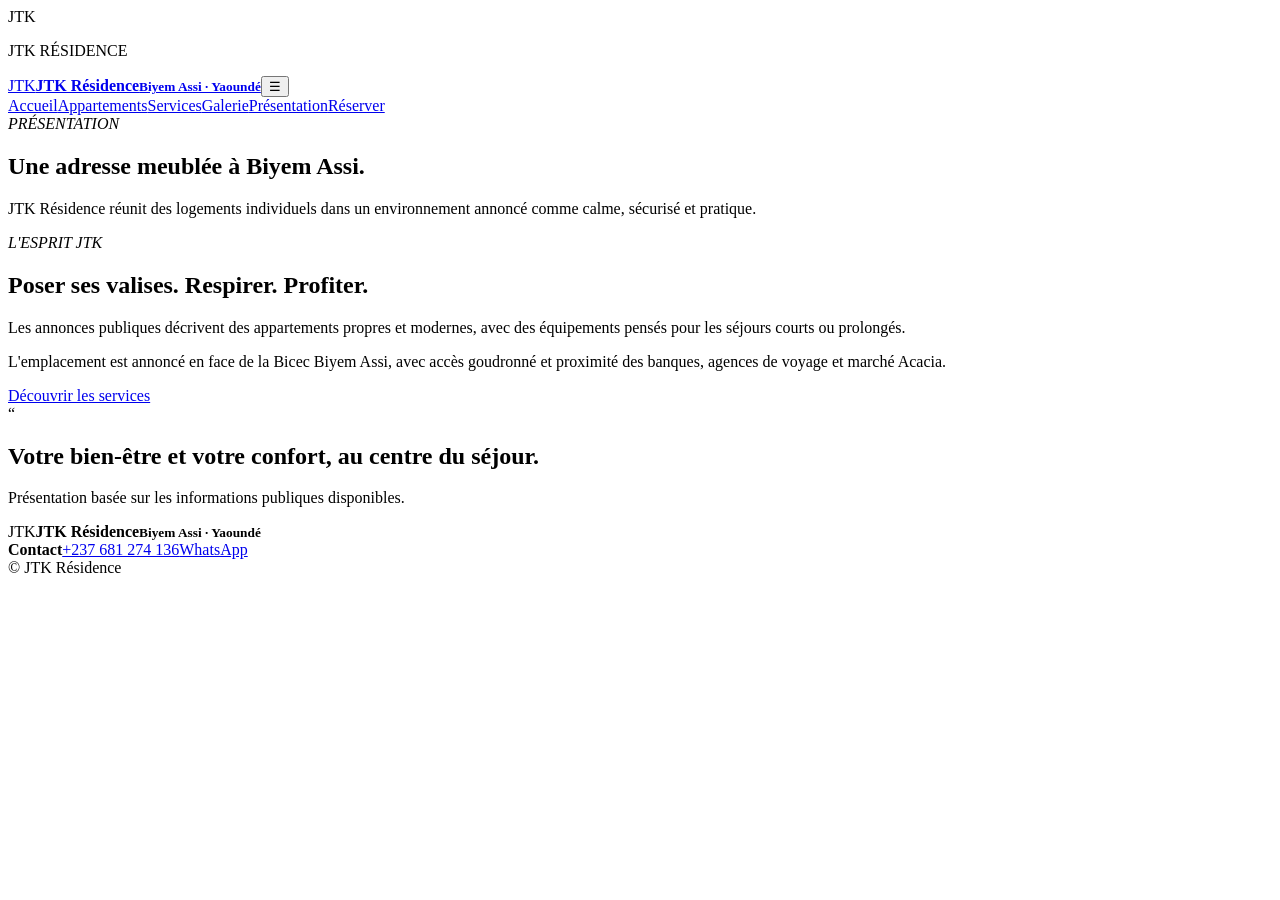
==== a-propos.html @ 9722936f "Créer le site JTK Résidence" ====
<!doctype html><html lang="fr"><head><meta charset="utf-8"><meta name="viewport" content="width=device-width,initial-scale=1"><title>Présentation | JTK Résidence</title><link rel="stylesheet" href="assets/css/style.css"></head><body><div class="preloader"><div class="loader-logo">JTK</div><p>JTK RÉSIDENCE</p><i></i></div><div class="page-wipe"></div><header class="header"><div class="wrap nav"><a class="brand" href="index.html"><span>JTK</span><b>JTK Résidence<small>Biyem Assi · Yaoundé</small></b></a><button class="menu">☰</button><nav><a href="index.html">Accueil</a><a href="appartements.html">Appartements</a><a href="services.html">Services</a><a href="galerie.html">Galerie</a><a href="a-propos.html">Présentation</a><a class="pill" href="reservation.html">Réserver</a></nav></div></header><main><section class="pagehero"><div class="wrap reveal"><em>PRÉSENTATION</em><h1>Une adresse meublée à Biyem Assi.</h1><p>JTK Résidence réunit des logements individuels dans un environnement annoncé comme calme, sécurisé et pratique.</p></div></section><section class="section"><div class="wrap grid2"><div class="reveal"><em class="gold">L'ESPRIT JTK</em><h2>Poser ses valises. Respirer. Profiter.</h2><p>Les annonces publiques décrivent des appartements propres et modernes, avec des équipements pensés pour les séjours courts ou prolongés.</p><p>L'emplacement est annoncé en face de la Bicec Biyem Assi, avec accès goudronné et proximité des banques, agences de voyage et marché Acacia.</p><a class="pill" href="services.html">Découvrir les services</a></div><div class="quote reveal"><span>“</span><h2>Votre bien-être et votre confort, au centre du séjour.</h2><p>Présentation basée sur les informations publiques disponibles.</p></div></div></section></main><footer><div class="wrap foot"><div><div class="brand"><span>JTK</span><b>JTK Résidence<small>Biyem Assi · Yaoundé</small></b></div></div><div><b>Contact</b><a href="tel:+237681274136">+237 681 274 136</a><a href="https://wa.me/237681274136">WhatsApp</a></div></div><div class="copy">© <span class="year"></span> JTK Résidence</div></footer><script src="assets/js/main.js"></script></body></html>
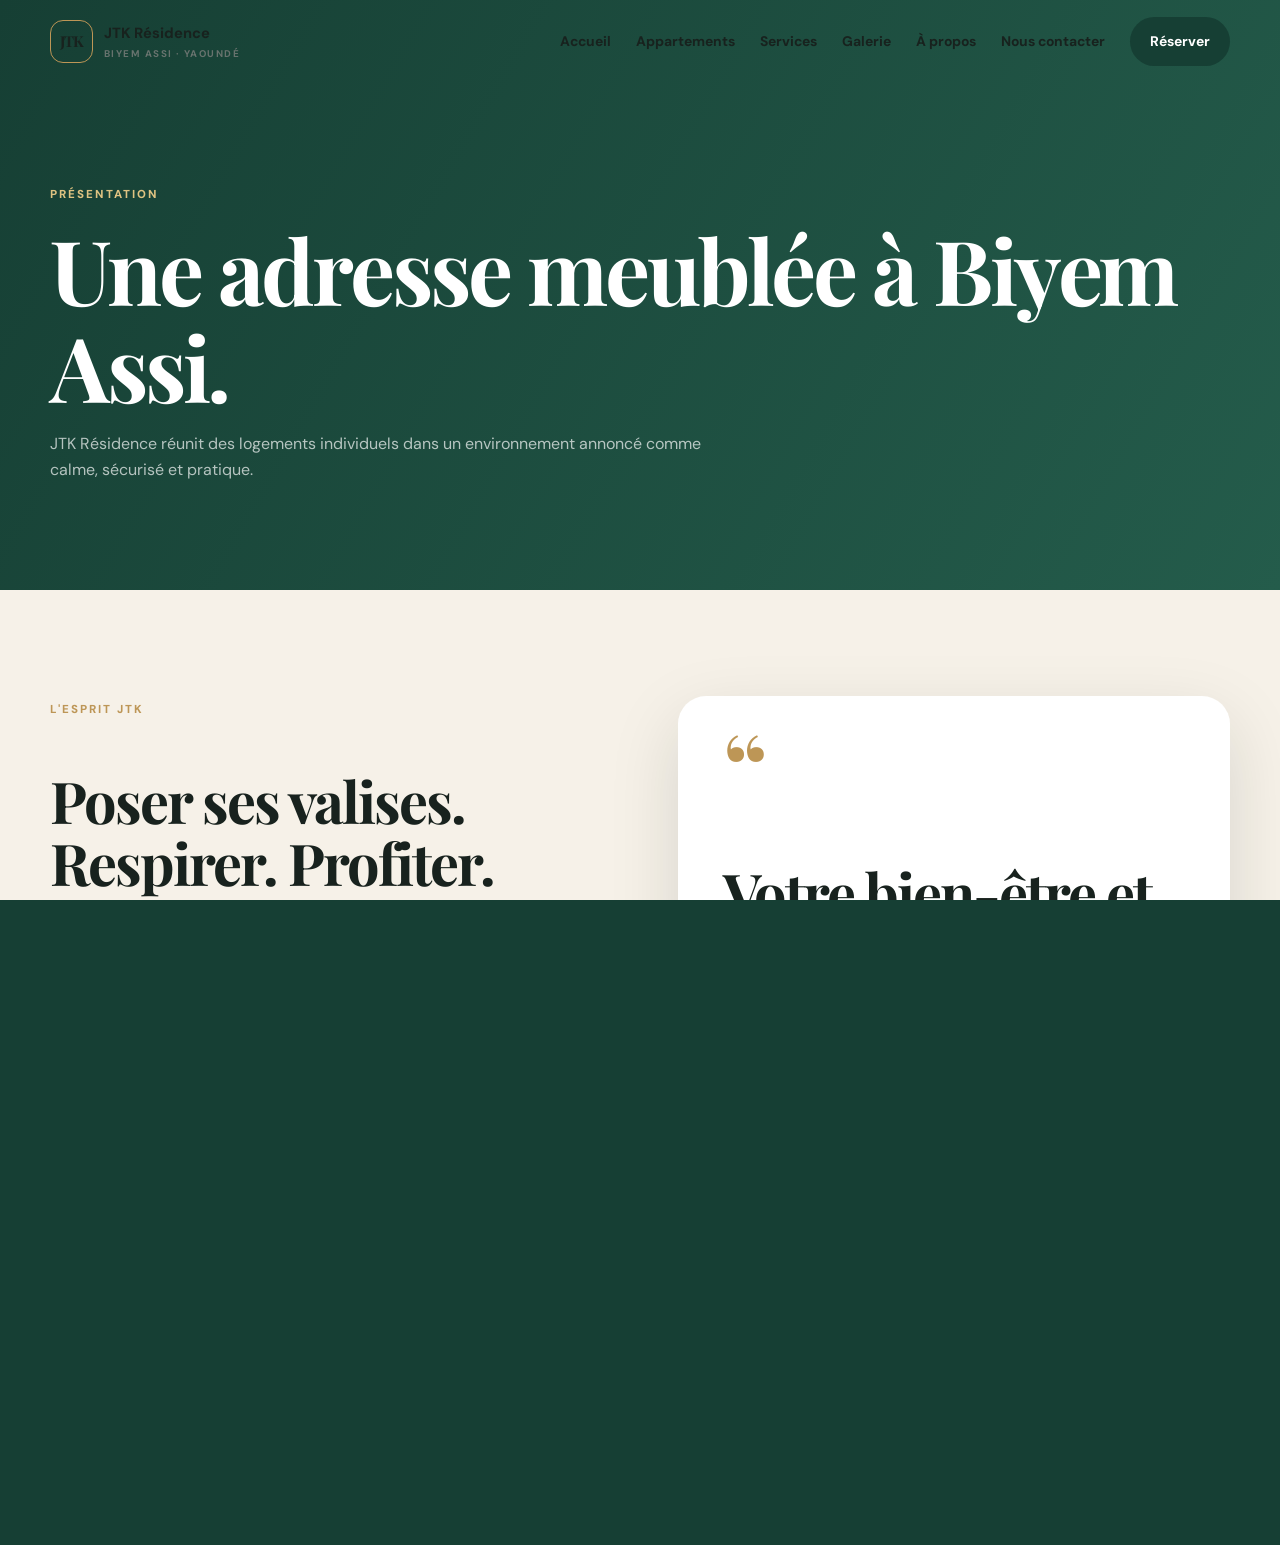
==== commit b05b7d4c: "Améliorer la navigation responsive JTK" ====
--- a/a-propos.html
+++ b/a-propos.html
@@ -1 +1 @@
-<!doctype html><html lang="fr"><head><meta charset="utf-8"><meta name="viewport" content="width=device-width,initial-scale=1"><title>Présentation | JTK Résidence</title><link rel="stylesheet" href="assets/css/style.css"></head><body><div class="preloader"><div class="loader-logo">JTK</div><p>JTK RÉSIDENCE</p><i></i></div><div class="page-wipe"></div><header class="header"><div class="wrap nav"><a class="brand" href="index.html"><span>JTK</span><b>JTK Résidence<small>Biyem Assi · Yaoundé</small></b></a><button class="menu">☰</button><nav><a href="index.html">Accueil</a><a href="appartements.html">Appartements</a><a href="services.html">Services</a><a href="galerie.html">Galerie</a><a href="a-propos.html">Présentation</a><a class="pill" href="reservation.html">Réserver</a></nav></div></header><main><section class="pagehero"><div class="wrap reveal"><em>PRÉSENTATION</em><h1>Une adresse meublée à Biyem Assi.</h1><p>JTK Résidence réunit des logements individuels dans un environnement annoncé comme calme, sécurisé et pratique.</p></div></section><section class="section"><div class="wrap grid2"><div class="reveal"><em class="gold">L'ESPRIT JTK</em><h2>Poser ses valises. Respirer. Profiter.</h2><p>Les annonces publiques décrivent des appartements propres et modernes, avec des équipements pensés pour les séjours courts ou prolongés.</p><p>L'emplacement est annoncé en face de la Bicec Biyem Assi, avec accès goudronné et proximité des banques, agences de voyage et marché Acacia.</p><a class="pill" href="services.html">Découvrir les services</a></div><div class="quote reveal"><span>“</span><h2>Votre bien-être et votre confort, au centre du séjour.</h2><p>Présentation basée sur les informations publiques disponibles.</p></div></div></section></main><footer><div class="wrap foot"><div><div class="brand"><span>JTK</span><b>JTK Résidence<small>Biyem Assi · Yaoundé</small></b></div></div><div><b>Contact</b><a href="tel:+237681274136">+237 681 274 136</a><a href="https://wa.me/237681274136">WhatsApp</a></div></div><div class="copy">© <span class="year"></span> JTK Résidence</div></footer><script src="assets/js/main.js"></script></body></html>+<!doctype html><html lang="fr"><head><meta charset="utf-8"><meta name="viewport" content="width=device-width,initial-scale=1"><title>Présentation | JTK Résidence</title><link rel="stylesheet" href="assets/css/style.css"></head><body><div class="preloader"><div class="loader-logo">JTK</div><p>JTK RÉSIDENCE</p><i></i></div><div class="page-wipe"></div><header class="header"><div class="wrap nav"><a class="brand" href="index.html"><span>JTK</span><b>JTK Résidence<small>Biyem Assi · Yaoundé</small></b></a><button class="menu" type="button" aria-label="Ouvrir le menu" aria-expanded="false" aria-controls="main-menu"><span></span><span></span><span></span></button><nav id="main-menu" aria-label="Navigation principale"><a href="index.html">Accueil</a><a href="appartements.html">Appartements</a><a href="services.html">Services</a><a href="galerie.html">Galerie</a><a href="a-propos.html">À propos</a><a href="contact.html">Nous contacter</a><a class="pill nav-cta" href="reservation.html">Réserver</a></nav></div></header><main><section class="pagehero"><div class="wrap reveal"><em>PRÉSENTATION</em><h1>Une adresse meublée à Biyem Assi.</h1><p>JTK Résidence réunit des logements individuels dans un environnement annoncé comme calme, sécurisé et pratique.</p></div></section><section class="section"><div class="wrap grid2"><div class="reveal"><em class="gold">L'ESPRIT JTK</em><h2>Poser ses valises. Respirer. Profiter.</h2><p>Les annonces publiques décrivent des appartements propres et modernes, avec des équipements pensés pour les séjours courts ou prolongés.</p><p>L'emplacement est annoncé en face de la Bicec Biyem Assi, avec accès goudronné et proximité des banques, agences de voyage et marché Acacia.</p><a class="pill" href="services.html">Découvrir les services</a></div><div class="quote reveal"><span>“</span><h2>Votre bien-être et votre confort, au centre du séjour.</h2><p>Présentation basée sur les informations publiques disponibles.</p></div></div></section></main><footer><div class="wrap foot"><div><div class="brand"><span>JTK</span><b>JTK Résidence<small>Biyem Assi · Yaoundé</small></b></div></div><div><b>Contact</b><a href="tel:+237681274136">+237 681 274 136</a><a href="https://wa.me/237681274136">WhatsApp</a></div></div><div class="copy">© <span class="year"></span> JTK Résidence</div></footer><script src="assets/js/main.js"></script></body></html>
--- a/assets/css/style.css
+++ b/assets/css/style.css
@@ -0,0 +1 @@
+@import url('https://fonts.googleapis.com/css2?family=DM+Sans:wght@400;500;600;700&family=Playfair+Display:wght@500;600;700&display=swap');:root{--green:#163f34;--green2:#245c4b;--cream:#f6f1e8;--gold:#bd9656;--ink:#18221e;--muted:#68736e;--line:rgba(24,34,30,.12);--shadow:0 24px 70px rgba(10,30,23,.13)}*{box-sizing:border-box}html{scroll-behavior:smooth}body{margin:0;background:var(--cream);color:var(--ink);font:16px/1.65 "DM Sans",sans-serif}a{text-decoration:none;color:inherit}img{max-width:100%;display:block}.wrap{width:min(1180px,calc(100% - 36px));margin:auto}h1,h2,h3{font-family:"Playfair Display",serif;line-height:1.08;letter-spacing:-.035em}h1{font-size:clamp(3rem,7vw,6.4rem);margin:15px 0}h2{font-size:clamp(2.3rem,4.5vw,4rem)}h3{font-size:1.5rem}p{color:var(--muted)}em{font-style:normal;color:#dfc382;letter-spacing:.17em;font-size:.72rem;font-weight:800}.header{position:fixed;z-index:1000;top:0;left:0;right:0;padding:17px 0;transition:.35s}.header.scrolled{background:#f6f1e8ef;backdrop-filter:blur(16px);box-shadow:0 8px 30px #0000000d}.nav{display:flex;align-items:center;justify-content:space-between}.brand{display:flex;align-items:center;gap:11px}.brand>span,.loader-logo{width:43px;height:43px;border:1px solid var(--gold);border-radius:13px;display:grid;place-items:center;font:700 15px "Playfair Display",serif;letter-spacing:-.08em}.brand b{font-size:.92rem}.brand small{display:block;font-size:.61rem;letter-spacing:.15em;color:var(--muted);text-transform:uppercase}.nav nav{display:flex;align-items:center;gap:25px}.nav nav a{font-size:.87rem;font-weight:700}.pill,.ghost{display:inline-flex;align-items:center;justify-content:center;padding:13px 20px;border-radius:999px;font-weight:800;transition:.3s}.pill{background:var(--green);color:#fff}.pill:hover{transform:translateY(-3px);background:var(--green2);box-shadow:0 14px 30px #163f3430}.ghost{border:1px solid #ffffff55;color:#fff;background:#ffffff0c}.menu{display:none;border:0;background:none;font-size:1.5rem}.hero{min-height:100svh;background:var(--green);color:#fff;position:relative;display:grid;align-items:end;overflow:hidden}.hero-bg{position:absolute;inset:0;background:linear-gradient(90deg,#071e18d9,#071e1855,#071e1820),url("https://a0.muscache.com/im/pictures/hosting/Hosting-U3RheVN1cHBseUxpc3Rpbmc6MTQ2MDY1MzM5MTc4NDMzODM2MA%3D%3D/original/935812b8-adc8-4808-ad6f-bfb70c0d30cc.jpeg?im_w=1440") center/cover;animation:zoom 10s ease-out}.hero-content{position:relative;padding:165px 0 75px;max-width:900px}.hero p{max-width:650px;color:#ffffffbd;font-size:1.08rem}.actions{display:flex;gap:12px;flex-wrap:wrap;margin-top:30px}.stats{display:flex;gap:35px;flex-wrap:wrap;border-top:1px solid #ffffff2e;margin-top:55px;padding-top:23px}.stats strong{display:block;color:#fff}.stats small{color:#ffffff91}.scroll{position:absolute;right:30px;bottom:30px;writing-mode:vertical-rl;font-size:.65rem;letter-spacing:.2em;color:#ffffff99}.section{padding:105px 0}.grid2{display:grid;grid-template-columns:1fr 1fr;gap:75px;align-items:center}.image-card{border-radius:28px;overflow:hidden;box-shadow:var(--shadow)}.image-card img{height:600px;width:100%;object-fit:cover}.gold{color:var(--gold)}.mini-grid{display:grid;grid-template-columns:1fr 1fr;gap:12px;margin:28px 0}.mini-grid article{background:#fff;border:1px solid var(--line);border-radius:18px;padding:19px}.mini-grid b{color:var(--gold)}.mini-grid h3{margin:8px 0}.mini-grid p{font-size:.88rem;margin:0}.dark{background:var(--green);color:#fff}.dark p{color:#ffffff9e}.heading{margin-bottom:38px;position:relative}.heading .ghost{position:absolute;right:0;bottom:0}.cards{display:grid;grid-template-columns:repeat(3,1fr);gap:18px}.card{background:#fff;border-radius:24px;overflow:hidden;box-shadow:0 0 0 1px var(--line);transition:.4s}.dark .card{background:#ffffff0b;box-shadow:0 0 0 1px #ffffff1a}.card:hover{transform:translateY(-7px);box-shadow:var(--shadow)}.card-img{height:280px;display:grid;place-items:center;color:#fff;font:700 4rem "Playfair Display",serif;overflow:hidden}.photo{background:url("https://a0.muscache.com/im/pictures/hosting/Hosting-U3RheVN1cHBseUxpc3Rpbmc6MTQ2MDY1MzM5MTc4NDMzODM2MA%3D%3D/original/935812b8-adc8-4808-ad6f-bfb70c0d30cc.jpeg?im_w=1440") center/cover}.art{background:linear-gradient(135deg,#cdb995,#49715f)}.art2{background:linear-gradient(135deg,#a77b4e,#183d32)}.art3{background:linear-gradient(135deg,#765438,#345d4e)}.art4{background:linear-gradient(135deg,#d9cbb7,#658374)}.card>div:last-child{padding:23px}.card span{font-size:.7rem;text-transform:uppercase;letter-spacing:.13em;color:var(--gold);font-weight:800}.card a:not(.pill){font-weight:800;color:var(--green)}.cta{background:linear-gradient(120deg,var(--green),var(--green2));border-radius:30px;padding:60px;color:#fff;display:flex;justify-content:space-between;align-items:center;gap:25px}.cta p{color:#ffffffa6}.pagehero{padding:180px 0 90px;background:linear-gradient(120deg,var(--green),var(--green2));color:#fff}.pagehero p{max-width:700px;color:#ffffffad}.light{grid-template-columns:repeat(2,1fr)}.service-grid{display:grid;grid-template-columns:repeat(4,1fr);gap:15px}.service{background:#fff;padding:27px;border-radius:22px;border:1px solid var(--line);transition:.35s}.service:hover{transform:translateY(-6px);box-shadow:var(--shadow)}.service>b{width:45px;height:45px;border-radius:14px;background:var(--cream);color:var(--green);display:grid;place-items:center}.service h2{font-size:1.45rem;margin:18px 0 7px}.service p{margin:0}.gallery{display:grid;grid-template-columns:1.4fr .8fr .8fr;grid-auto-rows:260px;gap:12px}.gallery>*{border-radius:22px;min-height:0}.gallery .wide{grid-row:span 2}.gallery img{width:100%;height:100%;object-fit:cover}.quote{background:#fff;border-radius:28px;padding:45px;box-shadow:var(--shadow)}.quote span{font:700 6rem "Playfair Display",serif;color:var(--gold);line-height:.5}.form-wrap,.contact-grid{display:grid;grid-template-columns:1.2fr .8fr;gap:25px}.form-card,.side-card{background:#fff;border:1px solid var(--line);border-radius:26px;padding:32px}.form{display:grid;gap:16px}.form label{font-size:.8rem;font-weight:800;display:grid;gap:7px}.form input,.form select,.form textarea{border:1px solid var(--line);border-radius:13px;padding:13px;background:#fff;outline:none}.form textarea{min-height:140px;resize:vertical}.row{display:grid;grid-template-columns:1fr 1fr;gap:15px}.side-card{display:flex;flex-direction:column;align-items:flex-start;gap:13px}.side-card h2{margin:8px 0}.map{width:100%;height:500px;border:0;border-radius:26px}.lightbox{display:none;position:fixed;z-index:2000;inset:0;background:#071e18ee;place-items:center;padding:20px}.lightbox.open{display:grid}.lightbox img{max-height:90vh;max-width:92vw;border-radius:20px}.lightbox button{position:absolute;right:22px;top:20px;border:0;background:#ffffff1a;color:#fff;border-radius:50%;width:45px;height:45px;font-size:1.4rem}.preloader{position:fixed;z-index:3000;inset:0;background:var(--green);color:#fff;display:grid;place-content:center;text-align:center;transition:.55s}.preloader.hide{opacity:0;visibility:hidden}.preloader i{display:block;width:160px;height:2px;background:linear-gradient(90deg,transparent,var(--gold),transparent);margin:16px auto;animation:load 1s infinite}.page-wipe{position:fixed;z-index:2500;inset:0;background:var(--green);transform:translateY(100%);pointer-events:none}.page-wipe.go{animation:wipe .65s ease forwards}.reveal{opacity:0;transform:translateY(25px);transition:.8s}.reveal.show{opacity:1;transform:none}footer{background:#0b211a;color:#fff;padding:55px 0 25px}footer p,footer a{color:#ffffff9c;display:block;margin:7px 0}.foot{display:flex;justify-content:space-between;gap:30px;padding-bottom:35px;border-bottom:1px solid #ffffff17}.copy{width:min(1180px,calc(100% - 36px));margin:20px auto 0;color:#ffffff66;font-size:.75rem}@keyframes zoom{to{transform:scale(1.05)}}@keyframes load{50%{opacity:.4}}@keyframes wipe{0%{transform:translateY(100%)}45%{transform:translateY(0)}100%{transform:translateY(-100%)}}@media(max-width:900px){.nav nav{position:fixed;left:15px;right:15px;top:75px;background:#f6f1e8;padding:20px;border-radius:20px;display:grid;gap:15px;box-shadow:var(--shadow);transform:translateY(-15px);opacity:0;pointer-events:none;transition:.3s}.nav nav.open{transform:none;opacity:1;pointer-events:auto}.menu{display:block}.grid2,.contact-grid,.form-wrap{grid-template-columns:1fr}.cards{grid-template-columns:1fr 1fr}.service-grid{grid-template-columns:1fr 1fr}.heading .ghost{position:static;margin-top:15px}.gallery{grid-template-columns:1fr 1fr}}@media(max-width:600px){.wrap{width:calc(100% - 28px)}.section{padding:75px 0}.hero-content{padding:145px 0 60px}.cards,.light,.service-grid,.row{grid-template-columns:1fr}.image-card img{height:430px}.gallery{grid-template-columns:1fr;grid-auto-rows:210px}.gallery .wide{grid-row:span 1}.cta{padding:38px 25px;display:block}.cta .pill{margin-top:15px}.foot{display:grid}.pagehero{padding:145px 0 70px}}@media(prefers-reduced-motion:reduce){*{animation:none!important;transition:none!important;scroll-behavior:auto!important}.reveal{opacity:1;transform:none}}
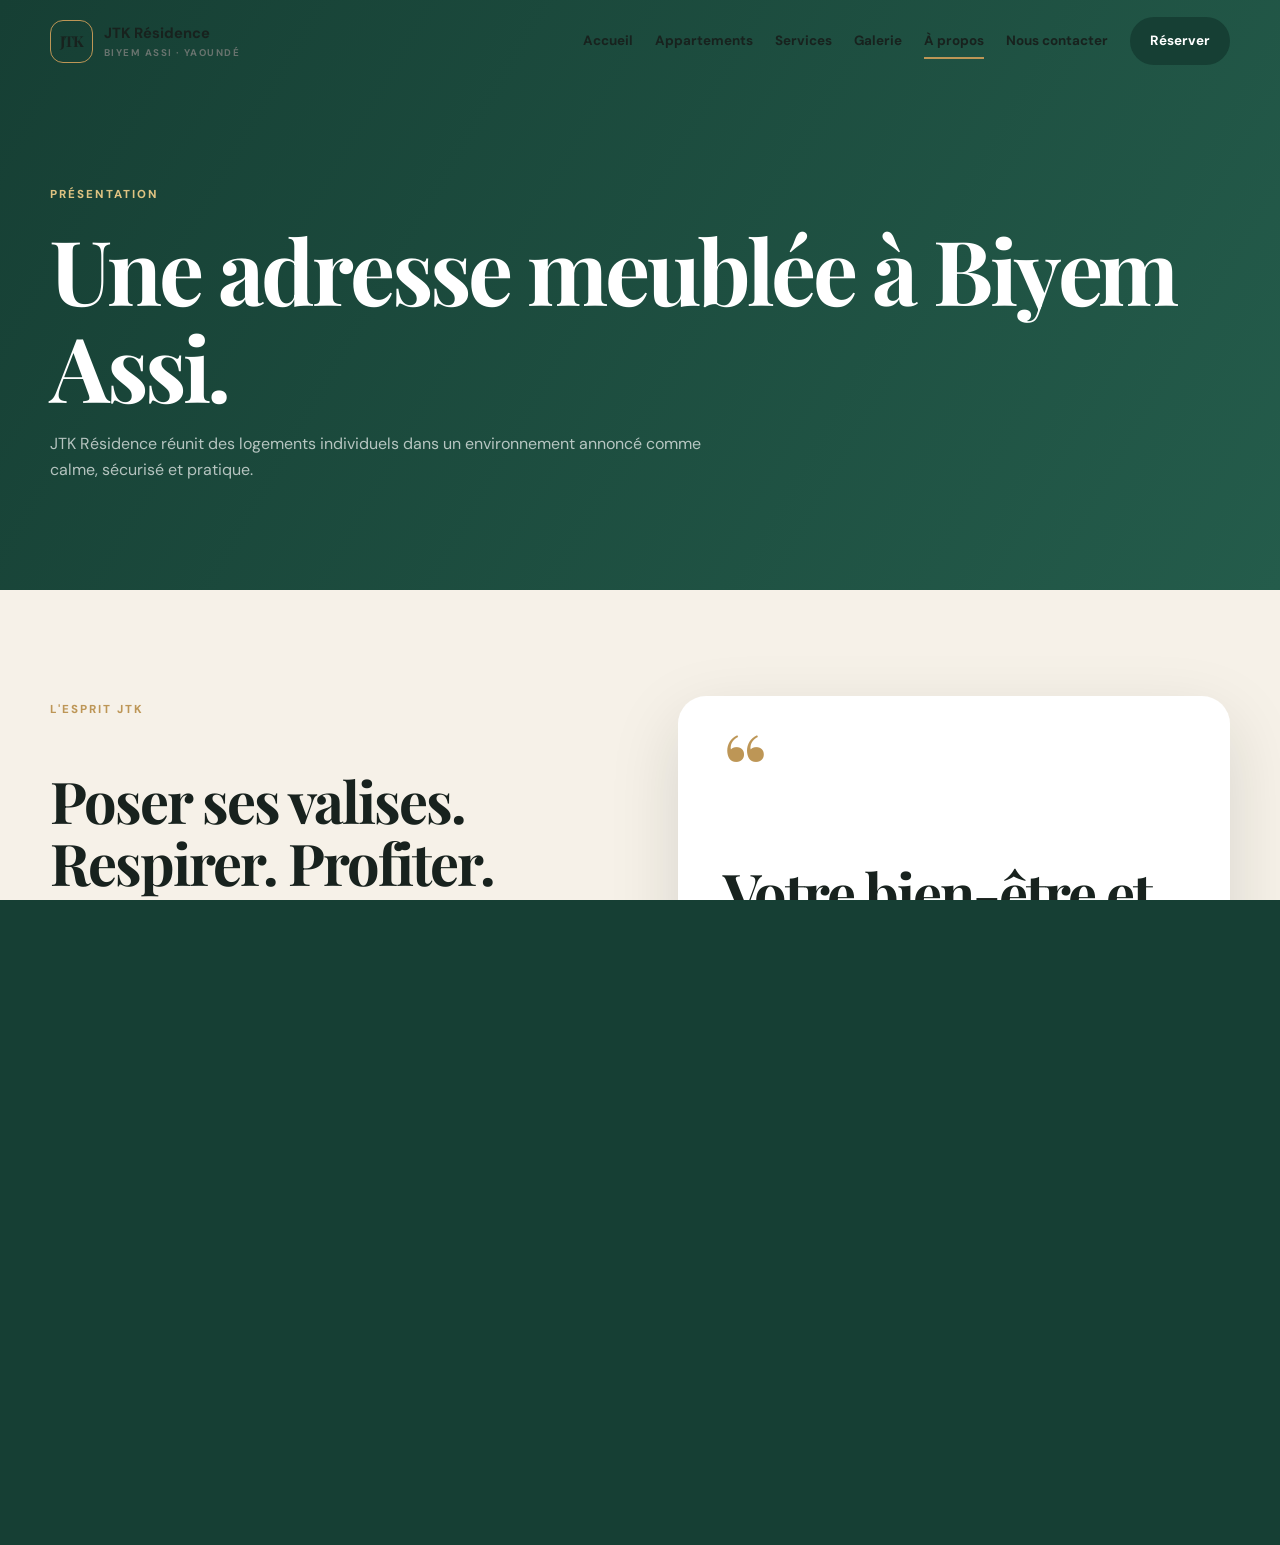
==== commit 3813108d: "Ajouter le crédit du créateur dans le footer" ====
--- a/a-propos.html
+++ b/a-propos.html
@@ -1 +1 @@
-<!doctype html><html lang="fr"><head><meta charset="utf-8"><meta name="viewport" content="width=device-width,initial-scale=1"><title>Présentation | JTK Résidence</title><link rel="stylesheet" href="assets/css/style.css"></head><body><div class="preloader"><div class="loader-logo">JTK</div><p>JTK RÉSIDENCE</p><i></i></div><div class="page-wipe"></div><header class="header"><div class="wrap nav"><a class="brand" href="index.html"><span>JTK</span><b>JTK Résidence<small>Biyem Assi · Yaoundé</small></b></a><button class="menu" type="button" aria-label="Ouvrir le menu" aria-expanded="false" aria-controls="main-menu"><span></span><span></span><span></span></button><nav id="main-menu" aria-label="Navigation principale"><a href="index.html">Accueil</a><a href="appartements.html">Appartements</a><a href="services.html">Services</a><a href="galerie.html">Galerie</a><a href="a-propos.html">À propos</a><a href="contact.html">Nous contacter</a><a class="pill nav-cta" href="reservation.html">Réserver</a></nav></div></header><main><section class="pagehero"><div class="wrap reveal"><em>PRÉSENTATION</em><h1>Une adresse meublée à Biyem Assi.</h1><p>JTK Résidence réunit des logements individuels dans un environnement annoncé comme calme, sécurisé et pratique.</p></div></section><section class="section"><div class="wrap grid2"><div class="reveal"><em class="gold">L'ESPRIT JTK</em><h2>Poser ses valises. Respirer. Profiter.</h2><p>Les annonces publiques décrivent des appartements propres et modernes, avec des équipements pensés pour les séjours courts ou prolongés.</p><p>L'emplacement est annoncé en face de la Bicec Biyem Assi, avec accès goudronné et proximité des banques, agences de voyage et marché Acacia.</p><a class="pill" href="services.html">Découvrir les services</a></div><div class="quote reveal"><span>“</span><h2>Votre bien-être et votre confort, au centre du séjour.</h2><p>Présentation basée sur les informations publiques disponibles.</p></div></div></section></main><footer><div class="wrap foot"><div><div class="brand"><span>JTK</span><b>JTK Résidence<small>Biyem Assi · Yaoundé</small></b></div></div><div><b>Contact</b><a href="tel:+237681274136">+237 681 274 136</a><a href="https://wa.me/237681274136">WhatsApp</a></div></div><div class="copy">© <span class="year"></span> JTK Résidence</div></footer><script src="assets/js/main.js"></script></body></html>+<!doctype html><html lang="fr"><head><meta charset="utf-8"><meta name="viewport" content="width=device-width,initial-scale=1"><title>Présentation | JTK Résidence</title><link rel="stylesheet" href="assets/css/style.css"></head><body><div class="preloader"><div class="loader-logo">JTK</div><p>JTK RÉSIDENCE</p><i></i></div><div class="page-wipe"></div><header class="header"><div class="wrap nav"><a class="brand" href="index.html"><span>JTK</span><b>JTK Résidence<small>Biyem Assi · Yaoundé</small></b></a><button class="menu" type="button" aria-label="Ouvrir le menu" aria-expanded="false" aria-controls="main-menu"><span></span><span></span><span></span></button><nav id="main-menu" aria-label="Navigation principale"><a href="index.html">Accueil</a><a href="appartements.html">Appartements</a><a href="services.html">Services</a><a href="galerie.html">Galerie</a><a href="a-propos.html">À propos</a><a href="contact.html">Nous contacter</a><a class="pill nav-cta" href="reservation.html">Réserver</a></nav></div></header><main><section class="pagehero"><div class="wrap reveal"><em>PRÉSENTATION</em><h1>Une adresse meublée à Biyem Assi.</h1><p>JTK Résidence réunit des logements individuels dans un environnement annoncé comme calme, sécurisé et pratique.</p></div></section><section class="section"><div class="wrap grid2"><div class="reveal"><em class="gold">L'ESPRIT JTK</em><h2>Poser ses valises. Respirer. Profiter.</h2><p>Les annonces publiques décrivent des appartements propres et modernes, avec des équipements pensés pour les séjours courts ou prolongés.</p><p>L'emplacement est annoncé en face de la Bicec Biyem Assi, avec accès goudronné et proximité des banques, agences de voyage et marché Acacia.</p><a class="pill" href="services.html">Découvrir les services</a></div><div class="quote reveal"><span>“</span><h2>Votre bien-être et votre confort, au centre du séjour.</h2><p>Présentation basée sur les informations publiques disponibles.</p></div></div></section></main><footer><div class="wrap foot"><div><div class="brand"><span>JTK</span><b>JTK Résidence<small>Biyem Assi · Yaoundé</small></b></div></div><div><b>Contact</b><a href="tel:+237681274136">+237 681 274 136</a><a href="https://wa.me/237681274136">WhatsApp</a></div></div><div class="copy">© <span class="year"></span> JTK Résidence · Site réalisé par <strong>Thaddée Isaac Boyoguéno</strong></div></footer><script src="assets/js/main.js"></script></body></html>
--- a/assets/css/style.css
+++ b/assets/css/style.css
@@ -1 +1 @@
-@import url('https://fonts.googleapis.com/css2?family=DM+Sans:wght@400;500;600;700&family=Playfair+Display:wght@500;600;700&display=swap');:root{--green:#163f34;--green2:#245c4b;--cream:#f6f1e8;--gold:#bd9656;--ink:#18221e;--muted:#68736e;--line:rgba(24,34,30,.12);--shadow:0 24px 70px rgba(10,30,23,.13)}*{box-sizing:border-box}html{scroll-behavior:smooth}body{margin:0;background:var(--cream);color:var(--ink);font:16px/1.65 "DM Sans",sans-serif}a{text-decoration:none;color:inherit}img{max-width:100%;display:block}.wrap{width:min(1180px,calc(100% - 36px));margin:auto}h1,h2,h3{font-family:"Playfair Display",serif;line-height:1.08;letter-spacing:-.035em}h1{font-size:clamp(3rem,7vw,6.4rem);margin:15px 0}h2{font-size:clamp(2.3rem,4.5vw,4rem)}h3{font-size:1.5rem}p{color:var(--muted)}em{font-style:normal;color:#dfc382;letter-spacing:.17em;font-size:.72rem;font-weight:800}.header{position:fixed;z-index:1000;top:0;left:0;right:0;padding:17px 0;transition:.35s}.header.scrolled{background:#f6f1e8ef;backdrop-filter:blur(16px);box-shadow:0 8px 30px #0000000d}.nav{display:flex;align-items:center;justify-content:space-between}.brand{display:flex;align-items:center;gap:11px}.brand>span,.loader-logo{width:43px;height:43px;border:1px solid var(--gold);border-radius:13px;display:grid;place-items:center;font:700 15px "Playfair Display",serif;letter-spacing:-.08em}.brand b{font-size:.92rem}.brand small{display:block;font-size:.61rem;letter-spacing:.15em;color:var(--muted);text-transform:uppercase}.nav nav{display:flex;align-items:center;gap:25px}.nav nav a{font-size:.87rem;font-weight:700}.pill,.ghost{display:inline-flex;align-items:center;justify-content:center;padding:13px 20px;border-radius:999px;font-weight:800;transition:.3s}.pill{background:var(--green);color:#fff}.pill:hover{transform:translateY(-3px);background:var(--green2);box-shadow:0 14px 30px #163f3430}.ghost{border:1px solid #ffffff55;color:#fff;background:#ffffff0c}.menu{display:none;border:0;background:none;font-size:1.5rem}.hero{min-height:100svh;background:var(--green);color:#fff;position:relative;display:grid;align-items:end;overflow:hidden}.hero-bg{position:absolute;inset:0;background:linear-gradient(90deg,#071e18d9,#071e1855,#071e1820),url("https://a0.muscache.com/im/pictures/hosting/Hosting-U3RheVN1cHBseUxpc3Rpbmc6MTQ2MDY1MzM5MTc4NDMzODM2MA%3D%3D/original/935812b8-adc8-4808-ad6f-bfb70c0d30cc.jpeg?im_w=1440") center/cover;animation:zoom 10s ease-out}.hero-content{position:relative;padding:165px 0 75px;max-width:900px}.hero p{max-width:650px;color:#ffffffbd;font-size:1.08rem}.actions{display:flex;gap:12px;flex-wrap:wrap;margin-top:30px}.stats{display:flex;gap:35px;flex-wrap:wrap;border-top:1px solid #ffffff2e;margin-top:55px;padding-top:23px}.stats strong{display:block;color:#fff}.stats small{color:#ffffff91}.scroll{position:absolute;right:30px;bottom:30px;writing-mode:vertical-rl;font-size:.65rem;letter-spacing:.2em;color:#ffffff99}.section{padding:105px 0}.grid2{display:grid;grid-template-columns:1fr 1fr;gap:75px;align-items:center}.image-card{border-radius:28px;overflow:hidden;box-shadow:var(--shadow)}.image-card img{height:600px;width:100%;object-fit:cover}.gold{color:var(--gold)}.mini-grid{display:grid;grid-template-columns:1fr 1fr;gap:12px;margin:28px 0}.mini-grid article{background:#fff;border:1px solid var(--line);border-radius:18px;padding:19px}.mini-grid b{color:var(--gold)}.mini-grid h3{margin:8px 0}.mini-grid p{font-size:.88rem;margin:0}.dark{background:var(--green);color:#fff}.dark p{color:#ffffff9e}.heading{margin-bottom:38px;position:relative}.heading .ghost{position:absolute;right:0;bottom:0}.cards{display:grid;grid-template-columns:repeat(3,1fr);gap:18px}.card{background:#fff;border-radius:24px;overflow:hidden;box-shadow:0 0 0 1px var(--line);transition:.4s}.dark .card{background:#ffffff0b;box-shadow:0 0 0 1px #ffffff1a}.card:hover{transform:translateY(-7px);box-shadow:var(--shadow)}.card-img{height:280px;display:grid;place-items:center;color:#fff;font:700 4rem "Playfair Display",serif;overflow:hidden}.photo{background:url("https://a0.muscache.com/im/pictures/hosting/Hosting-U3RheVN1cHBseUxpc3Rpbmc6MTQ2MDY1MzM5MTc4NDMzODM2MA%3D%3D/original/935812b8-adc8-4808-ad6f-bfb70c0d30cc.jpeg?im_w=1440") center/cover}.art{background:linear-gradient(135deg,#cdb995,#49715f)}.art2{background:linear-gradient(135deg,#a77b4e,#183d32)}.art3{background:linear-gradient(135deg,#765438,#345d4e)}.art4{background:linear-gradient(135deg,#d9cbb7,#658374)}.card>div:last-child{padding:23px}.card span{font-size:.7rem;text-transform:uppercase;letter-spacing:.13em;color:var(--gold);font-weight:800}.card a:not(.pill){font-weight:800;color:var(--green)}.cta{background:linear-gradient(120deg,var(--green),var(--green2));border-radius:30px;padding:60px;color:#fff;display:flex;justify-content:space-between;align-items:center;gap:25px}.cta p{color:#ffffffa6}.pagehero{padding:180px 0 90px;background:linear-gradient(120deg,var(--green),var(--green2));color:#fff}.pagehero p{max-width:700px;color:#ffffffad}.light{grid-template-columns:repeat(2,1fr)}.service-grid{display:grid;grid-template-columns:repeat(4,1fr);gap:15px}.service{background:#fff;padding:27px;border-radius:22px;border:1px solid var(--line);transition:.35s}.service:hover{transform:translateY(-6px);box-shadow:var(--shadow)}.service>b{width:45px;height:45px;border-radius:14px;background:var(--cream);color:var(--green);display:grid;place-items:center}.service h2{font-size:1.45rem;margin:18px 0 7px}.service p{margin:0}.gallery{display:grid;grid-template-columns:1.4fr .8fr .8fr;grid-auto-rows:260px;gap:12px}.gallery>*{border-radius:22px;min-height:0}.gallery .wide{grid-row:span 2}.gallery img{width:100%;height:100%;object-fit:cover}.quote{background:#fff;border-radius:28px;padding:45px;box-shadow:var(--shadow)}.quote span{font:700 6rem "Playfair Display",serif;color:var(--gold);line-height:.5}.form-wrap,.contact-grid{display:grid;grid-template-columns:1.2fr .8fr;gap:25px}.form-card,.side-card{background:#fff;border:1px solid var(--line);border-radius:26px;padding:32px}.form{display:grid;gap:16px}.form label{font-size:.8rem;font-weight:800;display:grid;gap:7px}.form input,.form select,.form textarea{border:1px solid var(--line);border-radius:13px;padding:13px;background:#fff;outline:none}.form textarea{min-height:140px;resize:vertical}.row{display:grid;grid-template-columns:1fr 1fr;gap:15px}.side-card{display:flex;flex-direction:column;align-items:flex-start;gap:13px}.side-card h2{margin:8px 0}.map{width:100%;height:500px;border:0;border-radius:26px}.lightbox{display:none;position:fixed;z-index:2000;inset:0;background:#071e18ee;place-items:center;padding:20px}.lightbox.open{display:grid}.lightbox img{max-height:90vh;max-width:92vw;border-radius:20px}.lightbox button{position:absolute;right:22px;top:20px;border:0;background:#ffffff1a;color:#fff;border-radius:50%;width:45px;height:45px;font-size:1.4rem}.preloader{position:fixed;z-index:3000;inset:0;background:var(--green);color:#fff;display:grid;place-content:center;text-align:center;transition:.55s}.preloader.hide{opacity:0;visibility:hidden}.preloader i{display:block;width:160px;height:2px;background:linear-gradient(90deg,transparent,var(--gold),transparent);margin:16px auto;animation:load 1s infinite}.page-wipe{position:fixed;z-index:2500;inset:0;background:var(--green);transform:translateY(100%);pointer-events:none}.page-wipe.go{animation:wipe .65s ease forwards}.reveal{opacity:0;transform:translateY(25px);transition:.8s}.reveal.show{opacity:1;transform:none}footer{background:#0b211a;color:#fff;padding:55px 0 25px}footer p,footer a{color:#ffffff9c;display:block;margin:7px 0}.foot{display:flex;justify-content:space-between;gap:30px;padding-bottom:35px;border-bottom:1px solid #ffffff17}.copy{width:min(1180px,calc(100% - 36px));margin:20px auto 0;color:#ffffff66;font-size:.75rem}@keyframes zoom{to{transform:scale(1.05)}}@keyframes load{50%{opacity:.4}}@keyframes wipe{0%{transform:translateY(100%)}45%{transform:translateY(0)}100%{transform:translateY(-100%)}}@media(max-width:900px){.nav nav{position:fixed;left:15px;right:15px;top:75px;background:#f6f1e8;padding:20px;border-radius:20px;display:grid;gap:15px;box-shadow:var(--shadow);transform:translateY(-15px);opacity:0;pointer-events:none;transition:.3s}.nav nav.open{transform:none;opacity:1;pointer-events:auto}.menu{display:block}.grid2,.contact-grid,.form-wrap{grid-template-columns:1fr}.cards{grid-template-columns:1fr 1fr}.service-grid{grid-template-columns:1fr 1fr}.heading .ghost{position:static;margin-top:15px}.gallery{grid-template-columns:1fr 1fr}}@media(max-width:600px){.wrap{width:calc(100% - 28px)}.section{padding:75px 0}.hero-content{padding:145px 0 60px}.cards,.light,.service-grid,.row{grid-template-columns:1fr}.image-card img{height:430px}.gallery{grid-template-columns:1fr;grid-auto-rows:210px}.gallery .wide{grid-row:span 1}.cta{padding:38px 25px;display:block}.cta .pill{margin-top:15px}.foot{display:grid}.pagehero{padding:145px 0 70px}}@media(prefers-reduced-motion:reduce){*{animation:none!important;transition:none!important;scroll-behavior:auto!important}.reveal{opacity:1;transform:none}}+@import url('https://fonts.googleapis.com/css2?family=DM+Sans:wght@400;500;600;700&family=Playfair+Display:wght@500;600;700&display=swap');:root{--green:#163f34;--green2:#245c4b;--cream:#f6f1e8;--gold:#bd9656;--ink:#18221e;--muted:#68736e;--line:rgba(24,34,30,.12);--shadow:0 24px 70px rgba(10,30,23,.13)}*{box-sizing:border-box}html{scroll-behavior:smooth}body{margin:0;background:var(--cream);color:var(--ink);font:16px/1.65 "DM Sans",sans-serif}a{text-decoration:none;color:inherit}img{max-width:100%;display:block}.wrap{width:min(1180px,calc(100% - 36px));margin:auto}h1,h2,h3{font-family:"Playfair Display",serif;line-height:1.08;letter-spacing:-.035em}h1{font-size:clamp(3rem,7vw,6.4rem);margin:15px 0}h2{font-size:clamp(2.3rem,4.5vw,4rem)}h3{font-size:1.5rem}p{color:var(--muted)}em{font-style:normal;color:#dfc382;letter-spacing:.17em;font-size:.72rem;font-weight:800}.header{position:fixed;z-index:1000;top:0;left:0;right:0;padding:17px 0;transition:.35s}.header.scrolled{background:#f6f1e8ef;backdrop-filter:blur(16px);box-shadow:0 8px 30px #0000000d}.nav{display:flex;align-items:center;justify-content:space-between}.brand{display:flex;align-items:center;gap:11px}.brand>span,.loader-logo{width:43px;height:43px;border:1px solid var(--gold);border-radius:13px;display:grid;place-items:center;font:700 15px "Playfair Display",serif;letter-spacing:-.08em}.brand b{font-size:.92rem}.brand small{display:block;font-size:.61rem;letter-spacing:.15em;color:var(--muted);text-transform:uppercase}.nav nav{display:flex;align-items:center;gap:22px}.nav nav a{font-size:.84rem;font-weight:700;position:relative}.nav nav a:not(.pill)::after{content:"";position:absolute;left:0;right:0;bottom:-7px;height:2px;background:var(--gold);transform:scaleX(0);transform-origin:center;transition:.25s}.nav nav a:not(.pill):hover::after,.nav nav a[aria-current="page"]::after{transform:scaleX(1)}.pill,.ghost{display:inline-flex;align-items:center;justify-content:center;padding:13px 20px;border-radius:999px;font-weight:800;transition:.3s}.pill{background:var(--green);color:#fff}.pill:hover{transform:translateY(-3px);background:var(--green2);box-shadow:0 14px 30px #163f3430}.ghost{border:1px solid #ffffff55;color:#fff;background:#ffffff0c}.menu{display:none;flex:0 0 44px;width:44px;height:44px;position:relative;z-index:1101;border:0;border-radius:14px;background:transparent;backdrop-filter:none;padding:10px;cursor:pointer}.menu span{display:block!important;width:22px!important;height:3px!important;min-height:3px!important;background:#000!important;border-radius:3px!important;margin:3px auto!important;opacity:1!important;visibility:visible!important;transition:.25s}.menu.active span:nth-child(1){transform:translateY(6px) rotate(45deg)}.menu.active span:nth-child(2){opacity:0!important}.menu.active span:nth-child(3){transform:translateY(-6px) rotate(-45deg)}.hero{min-height:100svh;background:var(--green);color:#fff;position:relative;display:grid;align-items:end;overflow:hidden}.hero-bg{position:absolute;inset:0;background:linear-gradient(90deg,#071e18d9,#071e1855,#071e1820),url("https://a0.muscache.com/im/pictures/hosting/Hosting-U3RheVN1cHBseUxpc3Rpbmc6MTQ2MDY1MzM5MTc4NDMzODM2MA%3D%3D/original/935812b8-adc8-4808-ad6f-bfb70c0d30cc.jpeg?im_w=1440") center/cover;animation:zoom 10s ease-out}.hero-content{position:relative;padding:165px 0 75px;max-width:900px}.hero p{max-width:650px;color:#ffffffbd;font-size:1.08rem}.actions{display:flex;gap:12px;flex-wrap:wrap;margin-top:30px}.stats{display:flex;gap:35px;flex-wrap:wrap;border-top:1px solid #ffffff2e;margin-top:55px;padding-top:23px}.stats strong{display:block;color:#fff}.stats small{color:#ffffff91}.scroll{position:absolute;right:30px;bottom:30px;writing-mode:vertical-rl;font-size:.65rem;letter-spacing:.2em;color:#ffffff99}.section{padding:105px 0}.grid2{display:grid;grid-template-columns:1fr 1fr;gap:75px;align-items:center}.image-card{border-radius:28px;overflow:hidden;box-shadow:var(--shadow)}.image-card img{height:600px;width:100%;object-fit:cover}.gold{color:var(--gold)}.mini-grid{display:grid;grid-template-columns:1fr 1fr;gap:12px;margin:28px 0}.mini-grid article{background:#fff;border:1px solid var(--line);border-radius:18px;padding:19px}.mini-grid b{color:var(--gold)}.mini-grid h3{margin:8px 0}.mini-grid p{font-size:.88rem;margin:0}.dark{background:var(--green);color:#fff}.dark p{color:#ffffff9e}.heading{margin-bottom:38px;position:relative}.heading .ghost{position:absolute;right:0;bottom:0}.cards{display:grid;grid-template-columns:repeat(3,1fr);gap:18px}.card{background:#fff;border-radius:24px;overflow:hidden;box-shadow:0 0 0 1px var(--line);transition:.4s}.dark .card{background:#ffffff0b;box-shadow:0 0 0 1px #ffffff1a}.card:hover{transform:translateY(-7px);box-shadow:var(--shadow)}.card-img{height:280px;display:grid;place-items:center;color:#fff;font:700 4rem "Playfair Display",serif;overflow:hidden}.photo{background:url("https://a0.muscache.com/im/pictures/hosting/Hosting-U3RheVN1cHBseUxpc3Rpbmc6MTQ2MDY1MzM5MTc4NDMzODM2MA%3D%3D/original/935812b8-adc8-4808-ad6f-bfb70c0d30cc.jpeg?im_w=1440") center/cover}.art{background:linear-gradient(135deg,#cdb995,#49715f)}.art2{background:linear-gradient(135deg,#a77b4e,#183d32)}.art3{background:linear-gradient(135deg,#765438,#345d4e)}.art4{background:linear-gradient(135deg,#d9cbb7,#658374)}.card>div:last-child{padding:23px}.card span{font-size:.7rem;text-transform:uppercase;letter-spacing:.13em;color:var(--gold);font-weight:800}.card a:not(.pill){font-weight:800;color:var(--green)}.cta{background:linear-gradient(120deg,var(--green),var(--green2));border-radius:30px;padding:60px;color:#fff;display:flex;justify-content:space-between;align-items:center;gap:25px}.cta p{color:#ffffffa6}.pagehero{padding:180px 0 90px;background:linear-gradient(120deg,var(--green),var(--green2));color:#fff}.pagehero p{max-width:700px;color:#ffffffad}.light{grid-template-columns:repeat(2,1fr)}.service-grid{display:grid;grid-template-columns:repeat(4,1fr);gap:15px}.service{background:#fff;padding:27px;border-radius:22px;border:1px solid var(--line);transition:.35s}.service:hover{transform:translateY(-6px);box-shadow:var(--shadow)}.service>b{width:45px;height:45px;border-radius:14px;background:var(--cream);color:var(--green);display:grid;place-items:center}.service h2{font-size:1.45rem;margin:18px 0 7px}.service p{margin:0}.gallery{display:grid;grid-template-columns:1.4fr .8fr .8fr;grid-auto-rows:260px;gap:12px}.gallery>*{border-radius:22px;min-height:0}.gallery .wide{grid-row:span 2}.gallery img{width:100%;height:100%;object-fit:cover}.quote{background:#fff;border-radius:28px;padding:45px;box-shadow:var(--shadow)}.quote span{font:700 6rem "Playfair Display",serif;color:var(--gold);line-height:.5}.form-wrap,.contact-grid{display:grid;grid-template-columns:1.2fr .8fr;gap:25px}.form-card,.side-card{background:#fff;border:1px solid var(--line);border-radius:26px;padding:32px}.form{display:grid;gap:16px}.form label{font-size:.8rem;font-weight:800;display:grid;gap:7px}.form input,.form select,.form textarea{border:1px solid var(--line);border-radius:13px;padding:13px;background:#fff;outline:none}.form textarea{min-height:140px;resize:vertical}.booking-form{display:grid;gap:20px}.booking-form label{font-size:.8rem;font-weight:800;display:grid;gap:8px;color:var(--ink)}.booking-form input,.booking-form select,.booking-form textarea{width:100%;min-height:54px;border:1px solid var(--line);border-radius:16px;padding:15px 17px;background:#fff;color:var(--ink);font:inherit;outline:none;transition:.25s ease;box-shadow:0 4px 18px rgba(10,30,23,.04)}.booking-form input::placeholder,.booking-form textarea::placeholder{color:#9aa39f}.booking-form input:focus,.booking-form select:focus,.booking-form textarea:focus{border-color:var(--gold);box-shadow:0 0 0 4px rgba(189,150,86,.12)}.booking-form input[type="date"]{cursor:pointer;color-scheme:light}.booking-form select{cursor:pointer}.booking-form textarea{min-height:135px;resize:vertical}.booking-form .row{display:grid;grid-template-columns:1fr 1fr;gap:16px}.booking-submit{width:100%;margin-top:2px;border:0;cursor:pointer}.booking-form>small{color:var(--muted);font-size:.75rem;text-align:center}.row{display:grid;grid-template-columns:1fr 1fr;gap:15px}.side-card{display:flex;flex-direction:column;align-items:flex-start;gap:13px}.side-card h2{margin:8px 0}.map{width:100%;height:500px;border:0;border-radius:26px}.lightbox{display:none;position:fixed;z-index:2000;inset:0;background:#071e18ee;place-items:center;padding:20px}.lightbox.open{display:grid}.lightbox img{max-height:90vh;max-width:92vw;border-radius:20px}.lightbox button{position:absolute;right:22px;top:20px;border:0;background:#ffffff1a;color:#fff;border-radius:50%;width:45px;height:45px;font-size:1.4rem}.preloader{position:fixed;z-index:3000;inset:0;background:var(--green);color:#fff;display:grid;place-content:center;text-align:center;transition:.55s}.preloader.hide{opacity:0;visibility:hidden}.preloader i{display:block;width:160px;height:2px;background:linear-gradient(90deg,transparent,var(--gold),transparent);margin:16px auto;animation:load 1s infinite}.page-wipe{position:fixed;z-index:2500;inset:0;background:var(--green);transform:translateY(100%);pointer-events:none}.page-wipe.go{animation:wipe .65s ease forwards}.reveal{opacity:0;transform:translateY(25px);transition:.8s}.reveal.show{opacity:1;transform:none}footer{background:#0b211a;color:#fff;padding:55px 0 25px}footer p,footer a{color:#ffffff9c;display:block;margin:7px 0}.foot{display:flex;justify-content:space-between;gap:30px;padding-bottom:35px;border-bottom:1px solid #ffffff17}.copy{width:min(1180px,calc(100% - 36px));margin:20px auto 0;color:#ffffff66;font-size:.75rem}@keyframes zoom{to{transform:scale(1.05)}}@keyframes load{50%{opacity:.4}}@keyframes wipe{0%{transform:translateY(100%)}45%{transform:translateY(0)}100%{transform:translateY(-100%)}}@media(max-width:1024px){.menu{display:grid;place-items:center}.nav>nav{position:fixed;left:14px;right:14px;top:78px;background:#f6f1e8;padding:24px;border:1px solid var(--line);border-radius:24px;display:grid;gap:6px;box-shadow:var(--shadow);transform:translateY(-12px) scale(.98);opacity:0;pointer-events:none;visibility:hidden;transition:.28s ease}.nav>nav.open{transform:none;opacity:1;pointer-events:auto;visibility:visible}.nav>nav a{padding:13px 10px;border-radius:12px;font-size:.95rem}.nav>nav a:not(.pill)::after{display:none}.nav>nav a:hover,.nav>nav a[aria-current="page"]{background:#ffffff}.nav>nav .nav-cta{margin-top:8px;padding:14px}.grid2,.contact-grid,.form-wrap{grid-template-columns:1fr}.cards{grid-template-columns:1fr 1fr}.service-grid{grid-template-columns:1fr 1fr}.heading .ghost{position:static;margin-top:15px}.gallery{grid-template-columns:1fr 1fr}}@media(max-width:600px){.wrap{width:calc(100% - 28px)}.section{padding:75px 0}.hero-content{padding:145px 0 60px}.cards,.light,.service-grid,.row,.booking-form .row{grid-template-columns:1fr}.image-card img{height:430px}.gallery{grid-template-columns:1fr;grid-auto-rows:210px}.gallery .wide{grid-row:span 1}.cta{padding:38px 25px;display:block}.cta .pill{margin-top:15px}.foot{display:grid}.pagehero{padding:145px 0 70px}}@media(prefers-reduced-motion:reduce){*{animation:none!important;transition:none!important;scroll-behavior:auto!important}.reveal{opacity:1;transform:none}}
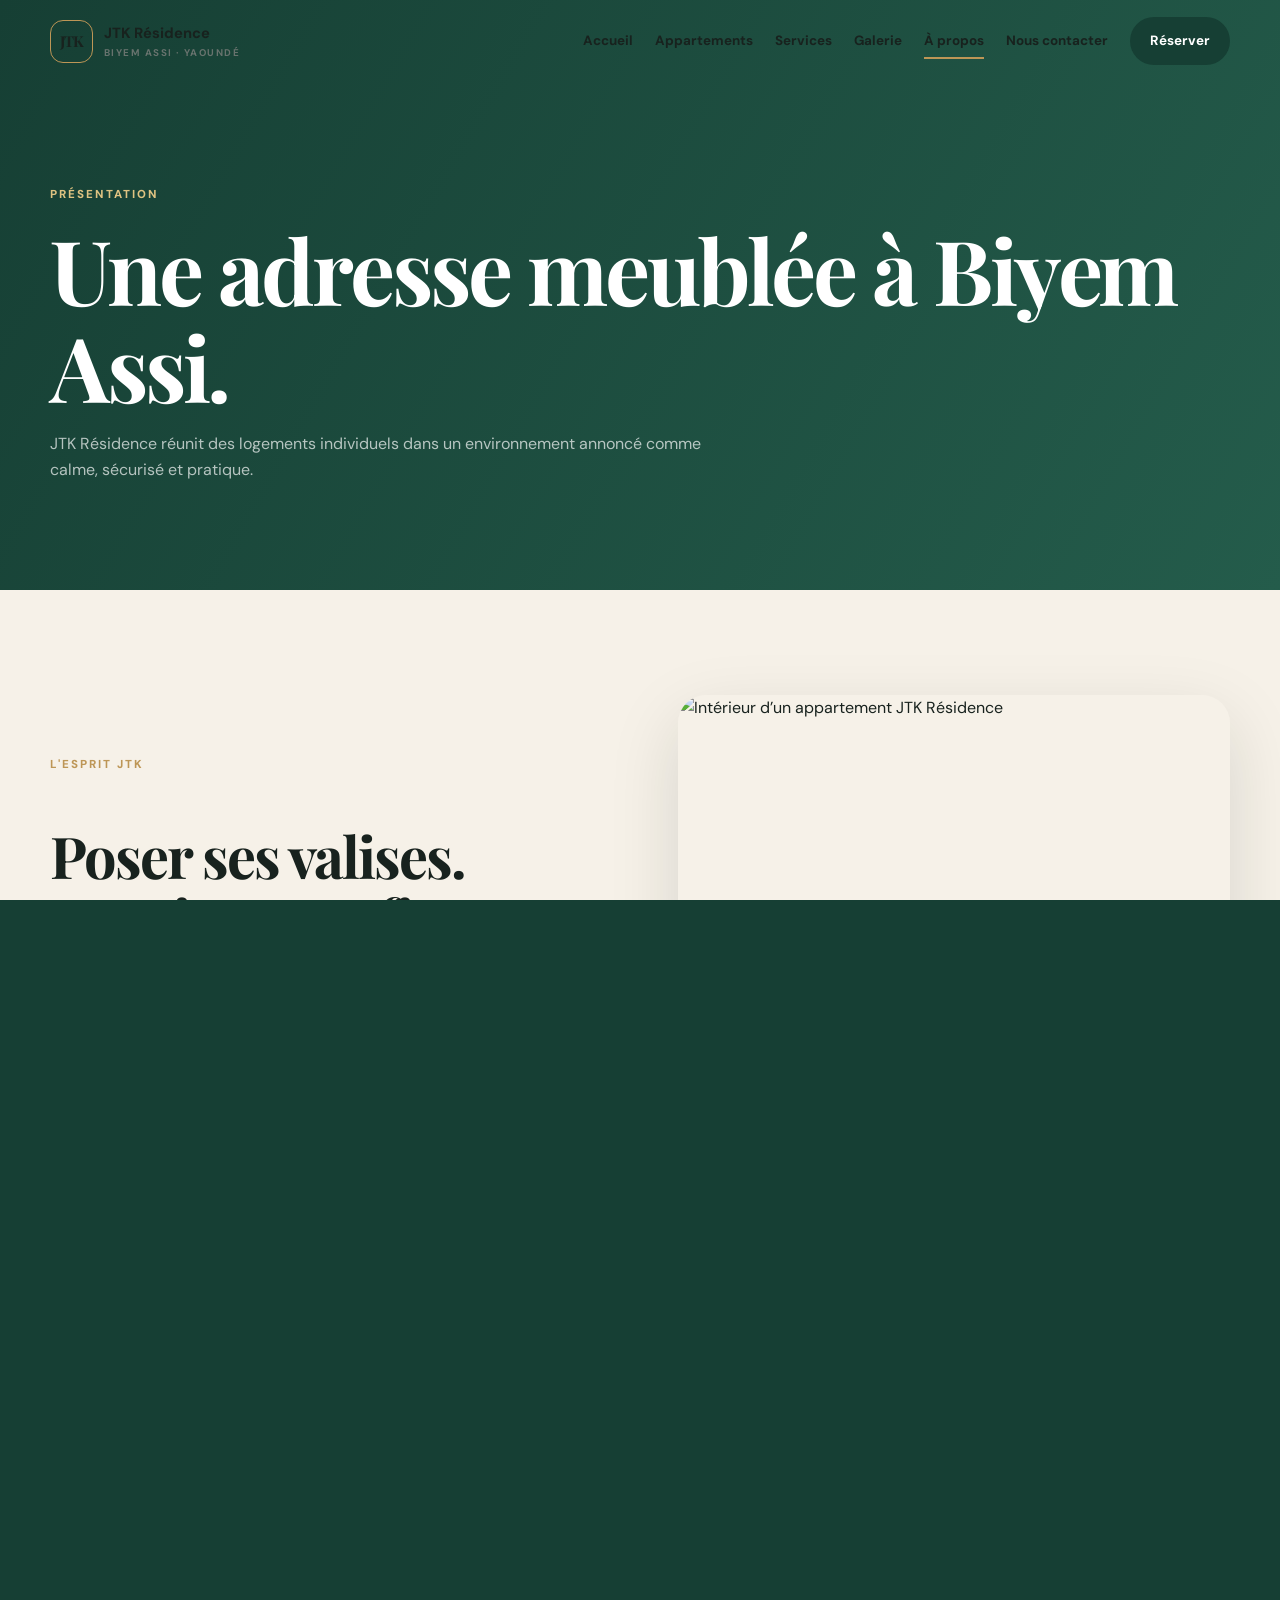
==== commit e0a622d5: "Ajoute une vraie photo JTK sur a-propos.html" ====
--- a/a-propos.html
+++ b/a-propos.html
@@ -1 +1 @@
-<!doctype html><html lang="fr"><head><meta charset="utf-8"><meta name="viewport" content="width=device-width,initial-scale=1"><title>Présentation | JTK Résidence</title><link rel="stylesheet" href="assets/css/style.css"></head><body><div class="preloader"><div class="loader-logo">JTK</div><p>JTK RÉSIDENCE</p><i></i></div><div class="page-wipe"></div><header class="header"><div class="wrap nav"><a class="brand" href="index.html"><span>JTK</span><b>JTK Résidence<small>Biyem Assi · Yaoundé</small></b></a><button class="menu" type="button" aria-label="Ouvrir le menu" aria-expanded="false" aria-controls="main-menu"><span></span><span></span><span></span></button><nav id="main-menu" aria-label="Navigation principale"><a href="index.html">Accueil</a><a href="appartements.html">Appartements</a><a href="services.html">Services</a><a href="galerie.html">Galerie</a><a href="a-propos.html">À propos</a><a href="contact.html">Nous contacter</a><a class="pill nav-cta" href="reservation.html">Réserver</a></nav></div></header><main><section class="pagehero"><div class="wrap reveal"><em>PRÉSENTATION</em><h1>Une adresse meublée à Biyem Assi.</h1><p>JTK Résidence réunit des logements individuels dans un environnement annoncé comme calme, sécurisé et pratique.</p></div></section><section class="section"><div class="wrap grid2"><div class="reveal"><em class="gold">L'ESPRIT JTK</em><h2>Poser ses valises. Respirer. Profiter.</h2><p>Les annonces publiques décrivent des appartements propres et modernes, avec des équipements pensés pour les séjours courts ou prolongés.</p><p>L'emplacement est annoncé en face de la Bicec Biyem Assi, avec accès goudronné et proximité des banques, agences de voyage et marché Acacia.</p><a class="pill" href="services.html">Découvrir les services</a></div><div class="quote reveal"><span>“</span><h2>Votre bien-être et votre confort, au centre du séjour.</h2><p>Présentation basée sur les informations publiques disponibles.</p></div></div></section></main><footer><div class="wrap foot"><div><div class="brand"><span>JTK</span><b>JTK Résidence<small>Biyem Assi · Yaoundé</small></b></div></div><div><b>Contact</b><a href="tel:+237681274136">+237 681 274 136</a><a href="https://wa.me/237681274136">WhatsApp</a></div></div><div class="copy">© <span class="year"></span> JTK Résidence · Site réalisé par <strong>Thaddée Isaac Boyoguéno</strong></div></footer><script src="assets/js/main.js"></script></body></html>+<!doctype html><html lang="fr"><head><meta charset="utf-8"><meta name="viewport" content="width=device-width,initial-scale=1"><title>Présentation | JTK Résidence</title><link rel="stylesheet" href="assets/css/style.css"></head><body><div class="preloader"><div class="loader-logo">JTK</div><p>JTK RÉSIDENCE</p><i></i></div><div class="page-wipe"></div><header class="header"><div class="wrap nav"><a class="brand" href="index.html"><span>JTK</span><b>JTK Résidence<small>Biyem Assi · Yaoundé</small></b></a><button class="menu" type="button" aria-label="Ouvrir le menu" aria-expanded="false" aria-controls="main-menu"><span></span><span></span><span></span></button><nav id="main-menu" aria-label="Navigation principale"><a href="index.html">Accueil</a><a href="appartements.html">Appartements</a><a href="services.html">Services</a><a href="galerie.html">Galerie</a><a href="a-propos.html">À propos</a><a href="contact.html">Nous contacter</a><a class="pill nav-cta" href="reservation.html">Réserver</a></nav></div></header><main><section class="pagehero"><div class="wrap reveal"><em>PRÉSENTATION</em><h1>Une adresse meublée à Biyem Assi.</h1><p>JTK Résidence réunit des logements individuels dans un environnement annoncé comme calme, sécurisé et pratique.</p></div></section><section class="section"><div class="wrap grid2"><div class="reveal"><em class="gold">L'ESPRIT JTK</em><h2>Poser ses valises. Respirer. Profiter.</h2><p>Les annonces publiques décrivent des appartements propres et modernes, avec des équipements pensés pour les séjours courts ou prolongés.</p><p>L'emplacement est annoncé en face de la Bicec Biyem Assi, avec accès goudronné et proximité des banques, agences de voyage et marché Acacia.</p><a class="pill" href="services.html">Découvrir les services</a></div><div class="image-card reveal"><img src="https://a0.muscache.com/im/pictures/miso/Hosting-1419307713288885671/original/4e750fa0-f065-4552-b9cb-d609fefa8bed.jpeg?im_w=720" alt="Intérieur d’un appartement JTK Résidence"></div></div></section></main><footer><div class="wrap foot"><div><div class="brand"><span>JTK</span><b>JTK Résidence<small>Biyem Assi · Yaoundé</small></b></div></div><div><b>Contact</b><a href="tel:+237681274136">+237 681 274 136</a><a href="https://wa.me/237681274136">WhatsApp</a></div></div><div class="copy">© <span class="year"></span> JTK Résidence · Site réalisé par <strong>Thaddée Isaac Boyoguéno</strong></div></footer><script src="assets/js/main.js"></script></body></html>
--- a/assets/css/style.css
+++ b/assets/css/style.css
@@ -1 +1 @@
-@import url('https://fonts.googleapis.com/css2?family=DM+Sans:wght@400;500;600;700&family=Playfair+Display:wght@500;600;700&display=swap');:root{--green:#163f34;--green2:#245c4b;--cream:#f6f1e8;--gold:#bd9656;--ink:#18221e;--muted:#68736e;--line:rgba(24,34,30,.12);--shadow:0 24px 70px rgba(10,30,23,.13)}*{box-sizing:border-box}html{scroll-behavior:smooth}body{margin:0;background:var(--cream);color:var(--ink);font:16px/1.65 "DM Sans",sans-serif}a{text-decoration:none;color:inherit}img{max-width:100%;display:block}.wrap{width:min(1180px,calc(100% - 36px));margin:auto}h1,h2,h3{font-family:"Playfair Display",serif;line-height:1.08;letter-spacing:-.035em}h1{font-size:clamp(3rem,7vw,6.4rem);margin:15px 0}h2{font-size:clamp(2.3rem,4.5vw,4rem)}h3{font-size:1.5rem}p{color:var(--muted)}em{font-style:normal;color:#dfc382;letter-spacing:.17em;font-size:.72rem;font-weight:800}.header{position:fixed;z-index:1000;top:0;left:0;right:0;padding:17px 0;transition:.35s}.header.scrolled{background:#f6f1e8ef;backdrop-filter:blur(16px);box-shadow:0 8px 30px #0000000d}.nav{display:flex;align-items:center;justify-content:space-between}.brand{display:flex;align-items:center;gap:11px}.brand>span,.loader-logo{width:43px;height:43px;border:1px solid var(--gold);border-radius:13px;display:grid;place-items:center;font:700 15px "Playfair Display",serif;letter-spacing:-.08em}.brand b{font-size:.92rem}.brand small{display:block;font-size:.61rem;letter-spacing:.15em;color:var(--muted);text-transform:uppercase}.nav nav{display:flex;align-items:center;gap:22px}.nav nav a{font-size:.84rem;font-weight:700;position:relative}.nav nav a:not(.pill)::after{content:"";position:absolute;left:0;right:0;bottom:-7px;height:2px;background:var(--gold);transform:scaleX(0);transform-origin:center;transition:.25s}.nav nav a:not(.pill):hover::after,.nav nav a[aria-current="page"]::after{transform:scaleX(1)}.pill,.ghost{display:inline-flex;align-items:center;justify-content:center;padding:13px 20px;border-radius:999px;font-weight:800;transition:.3s}.pill{background:var(--green);color:#fff}.pill:hover{transform:translateY(-3px);background:var(--green2);box-shadow:0 14px 30px #163f3430}.ghost{border:1px solid #ffffff55;color:#fff;background:#ffffff0c}.menu{display:none;flex:0 0 44px;width:44px;height:44px;position:relative;z-index:1101;border:0;border-radius:14px;background:transparent;backdrop-filter:none;padding:10px;cursor:pointer}.menu span{display:block!important;width:22px!important;height:3px!important;min-height:3px!important;background:#000!important;border-radius:3px!important;margin:3px auto!important;opacity:1!important;visibility:visible!important;transition:.25s}.menu.active span:nth-child(1){transform:translateY(6px) rotate(45deg)}.menu.active span:nth-child(2){opacity:0!important}.menu.active span:nth-child(3){transform:translateY(-6px) rotate(-45deg)}.hero{min-height:100svh;background:var(--green);color:#fff;position:relative;display:grid;align-items:end;overflow:hidden}.hero-bg{position:absolute;inset:0;background:linear-gradient(90deg,#071e18d9,#071e1855,#071e1820),url("https://a0.muscache.com/im/pictures/hosting/Hosting-U3RheVN1cHBseUxpc3Rpbmc6MTQ2MDY1MzM5MTc4NDMzODM2MA%3D%3D/original/935812b8-adc8-4808-ad6f-bfb70c0d30cc.jpeg?im_w=1440") center/cover;animation:zoom 10s ease-out}.hero-content{position:relative;padding:165px 0 75px;max-width:900px}.hero p{max-width:650px;color:#ffffffbd;font-size:1.08rem}.actions{display:flex;gap:12px;flex-wrap:wrap;margin-top:30px}.stats{display:flex;gap:35px;flex-wrap:wrap;border-top:1px solid #ffffff2e;margin-top:55px;padding-top:23px}.stats strong{display:block;color:#fff}.stats small{color:#ffffff91}.scroll{position:absolute;right:30px;bottom:30px;writing-mode:vertical-rl;font-size:.65rem;letter-spacing:.2em;color:#ffffff99}.section{padding:105px 0}.grid2{display:grid;grid-template-columns:1fr 1fr;gap:75px;align-items:center}.image-card{border-radius:28px;overflow:hidden;box-shadow:var(--shadow)}.image-card img{height:600px;width:100%;object-fit:cover}.gold{color:var(--gold)}.mini-grid{display:grid;grid-template-columns:1fr 1fr;gap:12px;margin:28px 0}.mini-grid article{background:#fff;border:1px solid var(--line);border-radius:18px;padding:19px}.mini-grid b{color:var(--gold)}.mini-grid h3{margin:8px 0}.mini-grid p{font-size:.88rem;margin:0}.dark{background:var(--green);color:#fff}.dark p{color:#ffffff9e}.heading{margin-bottom:38px;position:relative}.heading .ghost{position:absolute;right:0;bottom:0}.cards{display:grid;grid-template-columns:repeat(3,1fr);gap:18px}.card{background:#fff;border-radius:24px;overflow:hidden;box-shadow:0 0 0 1px var(--line);transition:.4s}.dark .card{background:#ffffff0b;box-shadow:0 0 0 1px #ffffff1a}.card:hover{transform:translateY(-7px);box-shadow:var(--shadow)}.card-img{height:280px;display:grid;place-items:center;color:#fff;font:700 4rem "Playfair Display",serif;overflow:hidden}.photo{background:url("https://a0.muscache.com/im/pictures/hosting/Hosting-U3RheVN1cHBseUxpc3Rpbmc6MTQ2MDY1MzM5MTc4NDMzODM2MA%3D%3D/original/935812b8-adc8-4808-ad6f-bfb70c0d30cc.jpeg?im_w=1440") center/cover}.art{background:linear-gradient(135deg,#cdb995,#49715f)}.art2{background:linear-gradient(135deg,#a77b4e,#183d32)}.art3{background:linear-gradient(135deg,#765438,#345d4e)}.art4{background:linear-gradient(135deg,#d9cbb7,#658374)}.card>div:last-child{padding:23px}.card span{font-size:.7rem;text-transform:uppercase;letter-spacing:.13em;color:var(--gold);font-weight:800}.card a:not(.pill){font-weight:800;color:var(--green)}.cta{background:linear-gradient(120deg,var(--green),var(--green2));border-radius:30px;padding:60px;color:#fff;display:flex;justify-content:space-between;align-items:center;gap:25px}.cta p{color:#ffffffa6}.pagehero{padding:180px 0 90px;background:linear-gradient(120deg,var(--green),var(--green2));color:#fff}.pagehero p{max-width:700px;color:#ffffffad}.light{grid-template-columns:repeat(2,1fr)}.service-grid{display:grid;grid-template-columns:repeat(4,1fr);gap:15px}.service{background:#fff;padding:27px;border-radius:22px;border:1px solid var(--line);transition:.35s}.service:hover{transform:translateY(-6px);box-shadow:var(--shadow)}.service>b{width:45px;height:45px;border-radius:14px;background:var(--cream);color:var(--green);display:grid;place-items:center}.service h2{font-size:1.45rem;margin:18px 0 7px}.service p{margin:0}.gallery{display:grid;grid-template-columns:1.4fr .8fr .8fr;grid-auto-rows:260px;gap:12px}.gallery>*{border-radius:22px;min-height:0}.gallery .wide{grid-row:span 2}.gallery img{width:100%;height:100%;object-fit:cover}.quote{background:#fff;border-radius:28px;padding:45px;box-shadow:var(--shadow)}.quote span{font:700 6rem "Playfair Display",serif;color:var(--gold);line-height:.5}.form-wrap,.contact-grid{display:grid;grid-template-columns:1.2fr .8fr;gap:25px}.form-card,.side-card{background:#fff;border:1px solid var(--line);border-radius:26px;padding:32px}.form{display:grid;gap:16px}.form label{font-size:.8rem;font-weight:800;display:grid;gap:7px}.form input,.form select,.form textarea{border:1px solid var(--line);border-radius:13px;padding:13px;background:#fff;outline:none}.form textarea{min-height:140px;resize:vertical}.booking-form{display:grid;gap:20px}.booking-form label{font-size:.8rem;font-weight:800;display:grid;gap:8px;color:var(--ink)}.booking-form input,.booking-form select,.booking-form textarea{width:100%;min-height:54px;border:1px solid var(--line);border-radius:16px;padding:15px 17px;background:#fff;color:var(--ink);font:inherit;outline:none;transition:.25s ease;box-shadow:0 4px 18px rgba(10,30,23,.04)}.booking-form input::placeholder,.booking-form textarea::placeholder{color:#9aa39f}.booking-form input:focus,.booking-form select:focus,.booking-form textarea:focus{border-color:var(--gold);box-shadow:0 0 0 4px rgba(189,150,86,.12)}.booking-form input[type="date"]{cursor:pointer;color-scheme:light}.booking-form select{cursor:pointer}.booking-form textarea{min-height:135px;resize:vertical}.booking-form .row{display:grid;grid-template-columns:1fr 1fr;gap:16px}.booking-submit{width:100%;margin-top:2px;border:0;cursor:pointer}.booking-form>small{color:var(--muted);font-size:.75rem;text-align:center}.row{display:grid;grid-template-columns:1fr 1fr;gap:15px}.side-card{display:flex;flex-direction:column;align-items:flex-start;gap:13px}.side-card h2{margin:8px 0}.map{width:100%;height:500px;border:0;border-radius:26px}.lightbox{display:none;position:fixed;z-index:2000;inset:0;background:#071e18ee;place-items:center;padding:20px}.lightbox.open{display:grid}.lightbox img{max-height:90vh;max-width:92vw;border-radius:20px}.lightbox button{position:absolute;right:22px;top:20px;border:0;background:#ffffff1a;color:#fff;border-radius:50%;width:45px;height:45px;font-size:1.4rem}.preloader{position:fixed;z-index:3000;inset:0;background:var(--green);color:#fff;display:grid;place-content:center;text-align:center;transition:.55s}.preloader.hide{opacity:0;visibility:hidden}.preloader i{display:block;width:160px;height:2px;background:linear-gradient(90deg,transparent,var(--gold),transparent);margin:16px auto;animation:load 1s infinite}.page-wipe{position:fixed;z-index:2500;inset:0;background:var(--green);transform:translateY(100%);pointer-events:none}.page-wipe.go{animation:wipe .65s ease forwards}.reveal{opacity:0;transform:translateY(25px);transition:.8s}.reveal.show{opacity:1;transform:none}footer{background:#0b211a;color:#fff;padding:55px 0 25px}footer p,footer a{color:#ffffff9c;display:block;margin:7px 0}.foot{display:flex;justify-content:space-between;gap:30px;padding-bottom:35px;border-bottom:1px solid #ffffff17}.copy{width:min(1180px,calc(100% - 36px));margin:20px auto 0;color:#ffffff66;font-size:.75rem}@keyframes zoom{to{transform:scale(1.05)}}@keyframes load{50%{opacity:.4}}@keyframes wipe{0%{transform:translateY(100%)}45%{transform:translateY(0)}100%{transform:translateY(-100%)}}@media(max-width:1024px){.menu{display:grid;place-items:center}.nav>nav{position:fixed;left:14px;right:14px;top:78px;background:#f6f1e8;padding:24px;border:1px solid var(--line);border-radius:24px;display:grid;gap:6px;box-shadow:var(--shadow);transform:translateY(-12px) scale(.98);opacity:0;pointer-events:none;visibility:hidden;transition:.28s ease}.nav>nav.open{transform:none;opacity:1;pointer-events:auto;visibility:visible}.nav>nav a{padding:13px 10px;border-radius:12px;font-size:.95rem}.nav>nav a:not(.pill)::after{display:none}.nav>nav a:hover,.nav>nav a[aria-current="page"]{background:#ffffff}.nav>nav .nav-cta{margin-top:8px;padding:14px}.grid2,.contact-grid,.form-wrap{grid-template-columns:1fr}.cards{grid-template-columns:1fr 1fr}.service-grid{grid-template-columns:1fr 1fr}.heading .ghost{position:static;margin-top:15px}.gallery{grid-template-columns:1fr 1fr}}@media(max-width:600px){.wrap{width:calc(100% - 28px)}.section{padding:75px 0}.hero-content{padding:145px 0 60px}.cards,.light,.service-grid,.row,.booking-form .row{grid-template-columns:1fr}.image-card img{height:430px}.gallery{grid-template-columns:1fr;grid-auto-rows:210px}.gallery .wide{grid-row:span 1}.cta{padding:38px 25px;display:block}.cta .pill{margin-top:15px}.foot{display:grid}.pagehero{padding:145px 0 70px}}@media(prefers-reduced-motion:reduce){*{animation:none!important;transition:none!important;scroll-behavior:auto!important}.reveal{opacity:1;transform:none}}+@import url('https://fonts.googleapis.com/css2?family=DM+Sans:wght@400;500;600;700&family=Playfair+Display:wght@500;600;700&display=swap');:root{--green:#163f34;--green2:#245c4b;--cream:#f6f1e8;--gold:#bd9656;--ink:#18221e;--muted:#68736e;--line:rgba(24,34,30,.12);--shadow:0 24px 70px rgba(10,30,23,.13)}*{box-sizing:border-box}html{scroll-behavior:smooth}body{margin:0;background:var(--cream);color:var(--ink);font:16px/1.65 "DM Sans",sans-serif}a{text-decoration:none;color:inherit}img{max-width:100%;display:block}.wrap{width:min(1180px,calc(100% - 36px));margin:auto}h1,h2,h3{font-family:"Playfair Display",serif;line-height:1.08;letter-spacing:-.035em}h1{font-size:clamp(3rem,7vw,6.4rem);margin:15px 0}h2{font-size:clamp(2.3rem,4.5vw,4rem)}h3{font-size:1.5rem}p{color:var(--muted)}em{font-style:normal;color:#dfc382;letter-spacing:.17em;font-size:.72rem;font-weight:800}.header{position:fixed;z-index:1000;top:0;left:0;right:0;padding:17px 0;transition:.35s}.header.scrolled{background:#f6f1e8ef;backdrop-filter:blur(16px);box-shadow:0 8px 30px #0000000d}.nav{display:flex;align-items:center;justify-content:space-between}.brand{display:flex;align-items:center;gap:11px}.brand>span,.loader-logo{width:43px;height:43px;border:1px solid var(--gold);border-radius:13px;display:grid;place-items:center;font:700 15px "Playfair Display",serif;letter-spacing:-.08em}.brand b{font-size:.92rem}.brand small{display:block;font-size:.61rem;letter-spacing:.15em;color:var(--muted);text-transform:uppercase}.nav nav{display:flex;align-items:center;gap:22px}.nav nav a{font-size:.84rem;font-weight:700;position:relative}.nav nav a:not(.pill)::after{content:"";position:absolute;left:0;right:0;bottom:-7px;height:2px;background:var(--gold);transform:scaleX(0);transform-origin:center;transition:.25s}.nav nav a:not(.pill):hover::after,.nav nav a[aria-current="page"]::after{transform:scaleX(1)}.pill,.ghost{display:inline-flex;align-items:center;justify-content:center;padding:13px 20px;border-radius:999px;font-weight:800;transition:.3s}.pill{background:var(--green);color:#fff}.pill:hover{transform:translateY(-3px);background:var(--green2);box-shadow:0 14px 30px #163f3430}.ghost{border:1px solid #ffffff55;color:#fff;background:#ffffff0c}.menu{display:none;flex:0 0 44px;width:44px;height:44px;position:relative;z-index:1101;border:0;border-radius:14px;background:transparent;backdrop-filter:none;padding:10px;cursor:pointer}.menu span{display:block!important;width:22px!important;height:3px!important;min-height:3px!important;background:#000!important;border-radius:3px!important;margin:3px auto!important;opacity:1!important;visibility:visible!important;transition:.25s}.menu.active span:nth-child(1){transform:translateY(6px) rotate(45deg)}.menu.active span:nth-child(2){opacity:0!important}.menu.active span:nth-child(3){transform:translateY(-6px) rotate(-45deg)}.hero{min-height:100svh;background:var(--green);color:#fff;position:relative;display:grid;align-items:end;overflow:hidden}.hero-bg{position:absolute;inset:0;background:linear-gradient(90deg,#071e18d9,#071e1855,#071e1820),url("https://a0.muscache.com/im/pictures/hosting/Hosting-U3RheVN1cHBseUxpc3Rpbmc6MTQ2MDY1MzM5MTc4NDMzODM2MA%3D%3D/original/935812b8-adc8-4808-ad6f-bfb70c0d30cc.jpeg?im_w=1440") center/cover;animation:zoom 10s ease-out}.hero-content{position:relative;padding:165px 0 75px;max-width:900px}.hero p{max-width:650px;color:#ffffffbd;font-size:1.08rem}.actions{display:flex;gap:12px;flex-wrap:wrap;margin-top:30px}.stats{display:flex;gap:35px;flex-wrap:wrap;border-top:1px solid #ffffff2e;margin-top:55px;padding-top:23px}.stats strong{display:block;color:#fff}.stats small{color:#ffffff91}.scroll{position:absolute;right:30px;bottom:30px;writing-mode:vertical-rl;font-size:.65rem;letter-spacing:.2em;color:#ffffff99}.section{padding:105px 0}.grid2{display:grid;grid-template-columns:1fr 1fr;gap:75px;align-items:center}.image-card{border-radius:28px;overflow:hidden;box-shadow:var(--shadow)}.image-card img{height:600px;width:100%;object-fit:cover}.gold{color:var(--gold)}.mini-grid{display:grid;grid-template-columns:1fr 1fr;gap:12px;margin:28px 0}.mini-grid article{background:#fff;border:1px solid var(--line);border-radius:18px;padding:19px}.mini-grid b{color:var(--gold)}.mini-grid h3{margin:8px 0}.mini-grid p{font-size:.88rem;margin:0}.dark{background:var(--green);color:#fff}.dark p{color:#ffffff9e}.heading{margin-bottom:38px;position:relative}.heading .ghost{position:absolute;right:0;bottom:0}.cards{display:grid;grid-template-columns:repeat(3,1fr);gap:18px}.card{background:#fff;border-radius:24px;overflow:hidden;box-shadow:0 0 0 1px var(--line);transition:.4s}.dark .card{background:#ffffff0b;box-shadow:0 0 0 1px #ffffff1a}.card:hover{transform:translateY(-7px);box-shadow:var(--shadow)}.card-img{height:280px;display:grid;place-items:center;color:#fff;font:700 4rem "Playfair Display",serif;overflow:hidden}.photo{background:url("https://a0.muscache.com/im/pictures/miso/Hosting-1419307713288885671/original/4e750fa0-f065-4552-b9cb-d609fefa8bed.jpeg?im_w=720") center/cover}.art{background:url("https://a0.muscache.com/im/pictures/miso/Hosting-1419307713288885671/original/7098a696-39ff-4163-96ce-9054712d2f9b.jpeg?im_w=720") center/cover}.art2{background:url("https://a0.muscache.com/im/pictures/miso/Hosting-1419307713288885671/original/2fd9095f-4321-4822-8053-99cd2ed47191.jpeg?im_w=720") center/cover}.art3{background:url("https://a0.muscache.com/im/pictures/miso/Hosting-1460653391784338360/original/7025c20b-6c56-4e82-afe2-aa348201d89a.jpeg?im_w=720") center/cover}.art4{background:url("https://a0.muscache.com/im/pictures/hosting/Hosting-U3RheVN1cHBseUxpc3Rpbmc6MTQ2MDY3MDQ0ODU2MTY2MDM3Nw%3D%3D/original/a64c61d5-e40d-4efd-9964-7b8352ea2652.jpeg?im_w=720") center/cover}.card>div:last-child{padding:23px}.card span{font-size:.7rem;text-transform:uppercase;letter-spacing:.13em;color:var(--gold);font-weight:800}.card a:not(.pill){font-weight:800;color:var(--green)}.cta{background:linear-gradient(120deg,var(--green),var(--green2));border-radius:30px;padding:60px;color:#fff;display:flex;justify-content:space-between;align-items:center;gap:25px}.cta p{color:#ffffffa6}.pagehero{padding:180px 0 90px;background:linear-gradient(120deg,var(--green),var(--green2));color:#fff}.pagehero p{max-width:700px;color:#ffffffad}.light{grid-template-columns:repeat(2,1fr)}.service-grid{display:grid;grid-template-columns:repeat(4,1fr);gap:15px}.service{background:#fff;padding:27px;border-radius:22px;border:1px solid var(--line);transition:.35s}.service:hover{transform:translateY(-6px);box-shadow:var(--shadow)}.service>b{width:45px;height:45px;border-radius:14px;background:var(--cream);color:var(--green);display:grid;place-items:center}.service h2{font-size:1.45rem;margin:18px 0 7px}.service p{margin:0}.gallery{display:grid;grid-template-columns:1.4fr .8fr .8fr;grid-auto-rows:260px;gap:12px}.gallery>*{border-radius:22px;min-height:0}.gallery .wide{grid-row:span 2}.gallery img{width:100%;height:100%;object-fit:cover}.quote{background:#fff;border-radius:28px;padding:45px;box-shadow:var(--shadow)}.quote span{font:700 6rem "Playfair Display",serif;color:var(--gold);line-height:.5}.form-wrap,.contact-grid{display:grid;grid-template-columns:1.2fr .8fr;gap:25px}.form-card,.side-card{background:#fff;border:1px solid var(--line);border-radius:26px;padding:32px}.form{display:grid;gap:16px}.form label{font-size:.8rem;font-weight:800;display:grid;gap:7px}.form input,.form select,.form textarea{border:1px solid var(--line);border-radius:13px;padding:13px;background:#fff;outline:none}.form textarea{min-height:140px;resize:vertical}.booking-form{display:grid;gap:20px}.booking-form label{font-size:.8rem;font-weight:800;display:grid;gap:8px;color:var(--ink)}.booking-form input,.booking-form select,.booking-form textarea{width:100%;min-height:54px;border:1px solid var(--line);border-radius:16px;padding:15px 17px;background:#fff;color:var(--ink);font:inherit;outline:none;transition:.25s ease;box-shadow:0 4px 18px rgba(10,30,23,.04)}.booking-form input::placeholder,.booking-form textarea::placeholder{color:#9aa39f}.booking-form input:focus,.booking-form select:focus,.booking-form textarea:focus{border-color:var(--gold);box-shadow:0 0 0 4px rgba(189,150,86,.12)}.booking-form input[type="date"]{cursor:pointer;color-scheme:light}.booking-form select{cursor:pointer}.booking-form textarea{min-height:135px;resize:vertical}.booking-form .row{display:grid;grid-template-columns:1fr 1fr;gap:16px}.booking-submit{width:100%;margin-top:2px;border:0;cursor:pointer}.booking-form>small{color:var(--muted);font-size:.75rem;text-align:center}.row{display:grid;grid-template-columns:1fr 1fr;gap:15px}.side-card{display:flex;flex-direction:column;align-items:flex-start;gap:13px}.side-card h2{margin:8px 0}.map{width:100%;height:500px;border:0;border-radius:26px}.lightbox{display:none;position:fixed;z-index:2000;inset:0;background:#071e18ee;place-items:center;padding:20px}.lightbox.open{display:grid}.lightbox img{max-height:90vh;max-width:92vw;border-radius:20px}.lightbox button{position:absolute;right:22px;top:20px;border:0;background:#ffffff1a;color:#fff;border-radius:50%;width:45px;height:45px;font-size:1.4rem}.preloader{position:fixed;z-index:3000;inset:0;background:var(--green);color:#fff;display:grid;place-content:center;text-align:center;transition:.55s}.preloader.hide{opacity:0;visibility:hidden}.preloader i{display:block;width:160px;height:2px;background:linear-gradient(90deg,transparent,var(--gold),transparent);margin:16px auto;animation:load 1s infinite}.page-wipe{position:fixed;z-index:2500;inset:0;background:var(--green);transform:translateY(100%);pointer-events:none}.page-wipe.go{animation:wipe .65s ease forwards}.reveal{opacity:0;transform:translateY(25px);transition:.8s}.reveal.show{opacity:1;transform:none}footer{background:#0b211a;color:#fff;padding:55px 0 25px}footer p,footer a{color:#ffffff9c;display:block;margin:7px 0}.foot{display:flex;justify-content:space-between;gap:30px;padding-bottom:35px;border-bottom:1px solid #ffffff17}.copy{width:min(1180px,calc(100% - 36px));margin:20px auto 0;color:#ffffff66;font-size:.75rem}@keyframes zoom{to{transform:scale(1.05)}}@keyframes load{50%{opacity:.4}}@keyframes wipe{0%{transform:translateY(100%)}45%{transform:translateY(0)}100%{transform:translateY(-100%)}}@media(max-width:1024px){.menu{display:grid;place-items:center}.nav>nav{position:fixed;left:14px;right:14px;top:78px;background:#f6f1e8;padding:24px;border:1px solid var(--line);border-radius:24px;display:grid;gap:6px;box-shadow:var(--shadow);transform:translateY(-12px) scale(.98);opacity:0;pointer-events:none;visibility:hidden;transition:.28s ease}.nav>nav.open{transform:none;opacity:1;pointer-events:auto;visibility:visible}.nav>nav a{padding:13px 10px;border-radius:12px;font-size:.95rem}.nav>nav a:not(.pill)::after{display:none}.nav>nav a:hover,.nav>nav a[aria-current="page"]{background:#ffffff}.nav>nav .nav-cta{margin-top:8px;padding:14px}.grid2,.contact-grid,.form-wrap{grid-template-columns:1fr}.cards{grid-template-columns:1fr 1fr}.service-grid{grid-template-columns:1fr 1fr}.heading .ghost{position:static;margin-top:15px}.gallery{grid-template-columns:1fr 1fr}}@media(max-width:600px){.wrap{width:calc(100% - 28px)}.section{padding:75px 0}.hero-content{padding:145px 0 60px}.cards,.light,.service-grid,.row,.booking-form .row{grid-template-columns:1fr}.image-card img{height:430px}.gallery{grid-template-columns:1fr;grid-auto-rows:210px}.gallery .wide{grid-row:span 1}.cta{padding:38px 25px;display:block}.cta .pill{margin-top:15px}.foot{display:grid}.pagehero{padding:145px 0 70px}}@media(prefers-reduced-motion:reduce){*{animation:none!important;transition:none!important;scroll-behavior:auto!important}.reveal{opacity:1;transform:none}}
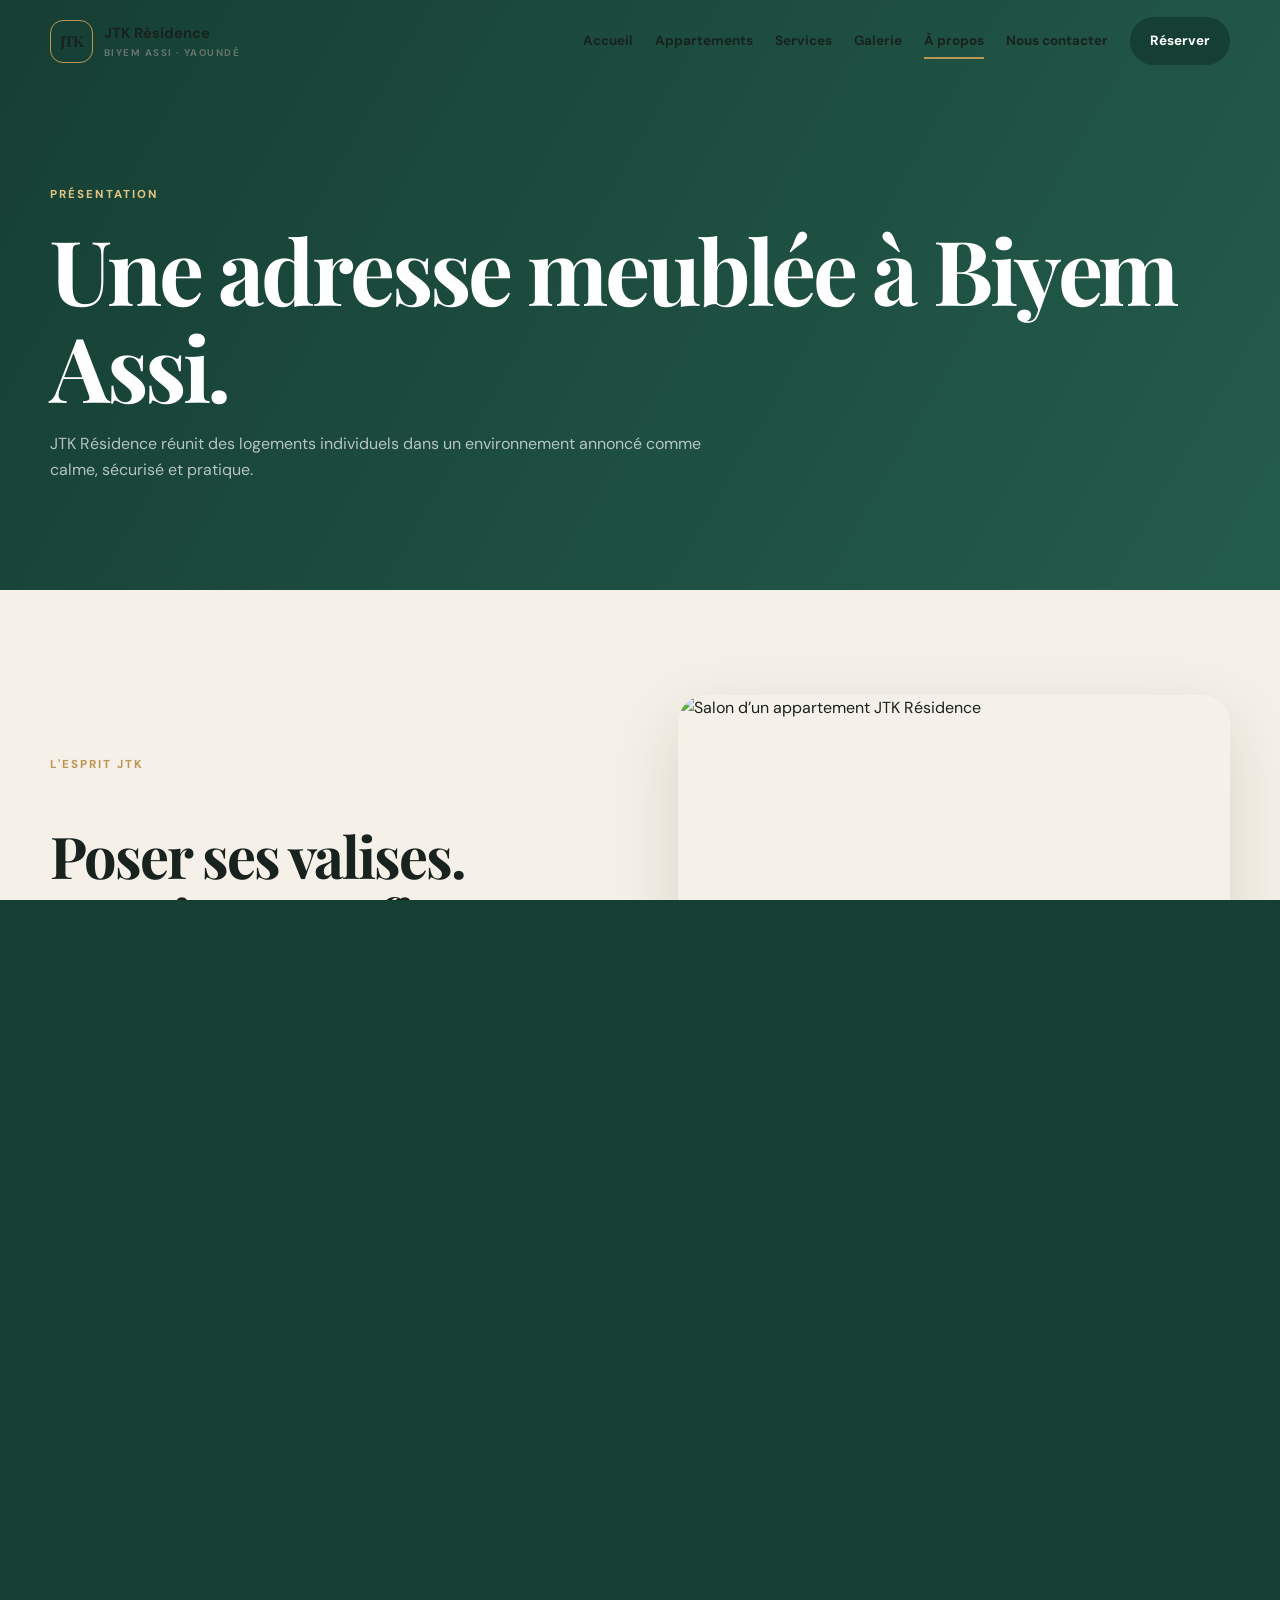
==== commit a7559035: "Remplace une image non vérifiée par une photo JTK vérifiée" ====
--- a/a-propos.html
+++ b/a-propos.html
@@ -1 +1 @@
-<!doctype html><html lang="fr"><head><meta charset="utf-8"><meta name="viewport" content="width=device-width,initial-scale=1"><title>Présentation | JTK Résidence</title><link rel="stylesheet" href="assets/css/style.css"></head><body><div class="preloader"><div class="loader-logo">JTK</div><p>JTK RÉSIDENCE</p><i></i></div><div class="page-wipe"></div><header class="header"><div class="wrap nav"><a class="brand" href="index.html"><span>JTK</span><b>JTK Résidence<small>Biyem Assi · Yaoundé</small></b></a><button class="menu" type="button" aria-label="Ouvrir le menu" aria-expanded="false" aria-controls="main-menu"><span></span><span></span><span></span></button><nav id="main-menu" aria-label="Navigation principale"><a href="index.html">Accueil</a><a href="appartements.html">Appartements</a><a href="services.html">Services</a><a href="galerie.html">Galerie</a><a href="a-propos.html">À propos</a><a href="contact.html">Nous contacter</a><a class="pill nav-cta" href="reservation.html">Réserver</a></nav></div></header><main><section class="pagehero"><div class="wrap reveal"><em>PRÉSENTATION</em><h1>Une adresse meublée à Biyem Assi.</h1><p>JTK Résidence réunit des logements individuels dans un environnement annoncé comme calme, sécurisé et pratique.</p></div></section><section class="section"><div class="wrap grid2"><div class="reveal"><em class="gold">L'ESPRIT JTK</em><h2>Poser ses valises. Respirer. Profiter.</h2><p>Les annonces publiques décrivent des appartements propres et modernes, avec des équipements pensés pour les séjours courts ou prolongés.</p><p>L'emplacement est annoncé en face de la Bicec Biyem Assi, avec accès goudronné et proximité des banques, agences de voyage et marché Acacia.</p><a class="pill" href="services.html">Découvrir les services</a></div><div class="image-card reveal"><img src="https://a0.muscache.com/im/pictures/miso/Hosting-1419307713288885671/original/4e750fa0-f065-4552-b9cb-d609fefa8bed.jpeg?im_w=720" alt="Intérieur d’un appartement JTK Résidence"></div></div></section></main><footer><div class="wrap foot"><div><div class="brand"><span>JTK</span><b>JTK Résidence<small>Biyem Assi · Yaoundé</small></b></div></div><div><b>Contact</b><a href="tel:+237681274136">+237 681 274 136</a><a href="https://wa.me/237681274136">WhatsApp</a></div></div><div class="copy">© <span class="year"></span> JTK Résidence · Site réalisé par <strong>Thaddée Isaac Boyoguéno</strong></div></footer><script src="assets/js/main.js"></script></body></html>+<!doctype html><html lang="fr"><head><meta charset="utf-8"><meta name="viewport" content="width=device-width,initial-scale=1"><title>Présentation | JTK Résidence</title><link rel="stylesheet" href="assets/css/style.css"></head><body><div class="preloader"><div class="loader-logo">JTK</div><p>JTK RÉSIDENCE</p><i></i></div><div class="page-wipe"></div><header class="header"><div class="wrap nav"><a class="brand" href="index.html"><span>JTK</span><b>JTK Résidence<small>Biyem Assi · Yaoundé</small></b></a><button class="menu" type="button" aria-label="Ouvrir le menu" aria-expanded="false" aria-controls="main-menu"><span></span><span></span><span></span></button><nav id="main-menu" aria-label="Navigation principale"><a href="index.html">Accueil</a><a href="appartements.html">Appartements</a><a href="services.html">Services</a><a href="galerie.html">Galerie</a><a href="a-propos.html">À propos</a><a href="contact.html">Nous contacter</a><a class="pill nav-cta" href="reservation.html">Réserver</a></nav></div></header><main><section class="pagehero"><div class="wrap reveal"><em>PRÉSENTATION</em><h1>Une adresse meublée à Biyem Assi.</h1><p>JTK Résidence réunit des logements individuels dans un environnement annoncé comme calme, sécurisé et pratique.</p></div></section><section class="section"><div class="wrap grid2"><div class="reveal"><em class="gold">L'ESPRIT JTK</em><h2>Poser ses valises. Respirer. Profiter.</h2><p>Les annonces publiques décrivent des appartements propres et modernes, avec des équipements pensés pour les séjours courts ou prolongés.</p><p>L'emplacement est annoncé en face de la Bicec Biyem Assi, avec accès goudronné et proximité des banques, agences de voyage et marché Acacia.</p><a class="pill" href="services.html">Découvrir les services</a></div><div class="image-card reveal"><img src="https://q-xx.bstatic.com/xdata/images/hotel/max300/613158095.jpg?k=64481476c9359399f3507db5d82df6b065706e4c1b22ac629ec8b9998d83d2c6&o=" alt="Salon d’un appartement JTK Résidence"></div></div></section></main><footer><div class="wrap foot"><div><div class="brand"><span>JTK</span><b>JTK Résidence<small>Biyem Assi · Yaoundé</small></b></div></div><div><b>Contact</b><a href="tel:+237681274136">+237 681 274 136</a><a href="https://wa.me/237681274136">WhatsApp</a></div></div><div class="copy">© <span class="year"></span> JTK Résidence · Site réalisé par <strong>Thaddée Isaac Boyoguéno</strong></div></footer><script src="assets/js/main.js"></script></body></html>
--- a/assets/css/style.css
+++ b/assets/css/style.css
@@ -1 +1 @@
-@import url('https://fonts.googleapis.com/css2?family=DM+Sans:wght@400;500;600;700&family=Playfair+Display:wght@500;600;700&display=swap');:root{--green:#163f34;--green2:#245c4b;--cream:#f6f1e8;--gold:#bd9656;--ink:#18221e;--muted:#68736e;--line:rgba(24,34,30,.12);--shadow:0 24px 70px rgba(10,30,23,.13)}*{box-sizing:border-box}html{scroll-behavior:smooth}body{margin:0;background:var(--cream);color:var(--ink);font:16px/1.65 "DM Sans",sans-serif}a{text-decoration:none;color:inherit}img{max-width:100%;display:block}.wrap{width:min(1180px,calc(100% - 36px));margin:auto}h1,h2,h3{font-family:"Playfair Display",serif;line-height:1.08;letter-spacing:-.035em}h1{font-size:clamp(3rem,7vw,6.4rem);margin:15px 0}h2{font-size:clamp(2.3rem,4.5vw,4rem)}h3{font-size:1.5rem}p{color:var(--muted)}em{font-style:normal;color:#dfc382;letter-spacing:.17em;font-size:.72rem;font-weight:800}.header{position:fixed;z-index:1000;top:0;left:0;right:0;padding:17px 0;transition:.35s}.header.scrolled{background:#f6f1e8ef;backdrop-filter:blur(16px);box-shadow:0 8px 30px #0000000d}.nav{display:flex;align-items:center;justify-content:space-between}.brand{display:flex;align-items:center;gap:11px}.brand>span,.loader-logo{width:43px;height:43px;border:1px solid var(--gold);border-radius:13px;display:grid;place-items:center;font:700 15px "Playfair Display",serif;letter-spacing:-.08em}.brand b{font-size:.92rem}.brand small{display:block;font-size:.61rem;letter-spacing:.15em;color:var(--muted);text-transform:uppercase}.nav nav{display:flex;align-items:center;gap:22px}.nav nav a{font-size:.84rem;font-weight:700;position:relative}.nav nav a:not(.pill)::after{content:"";position:absolute;left:0;right:0;bottom:-7px;height:2px;background:var(--gold);transform:scaleX(0);transform-origin:center;transition:.25s}.nav nav a:not(.pill):hover::after,.nav nav a[aria-current="page"]::after{transform:scaleX(1)}.pill,.ghost{display:inline-flex;align-items:center;justify-content:center;padding:13px 20px;border-radius:999px;font-weight:800;transition:.3s}.pill{background:var(--green);color:#fff}.pill:hover{transform:translateY(-3px);background:var(--green2);box-shadow:0 14px 30px #163f3430}.ghost{border:1px solid #ffffff55;color:#fff;background:#ffffff0c}.menu{display:none;flex:0 0 44px;width:44px;height:44px;position:relative;z-index:1101;border:0;border-radius:14px;background:transparent;backdrop-filter:none;padding:10px;cursor:pointer}.menu span{display:block!important;width:22px!important;height:3px!important;min-height:3px!important;background:#000!important;border-radius:3px!important;margin:3px auto!important;opacity:1!important;visibility:visible!important;transition:.25s}.menu.active span:nth-child(1){transform:translateY(6px) rotate(45deg)}.menu.active span:nth-child(2){opacity:0!important}.menu.active span:nth-child(3){transform:translateY(-6px) rotate(-45deg)}.hero{min-height:100svh;background:var(--green);color:#fff;position:relative;display:grid;align-items:end;overflow:hidden}.hero-bg{position:absolute;inset:0;background:linear-gradient(90deg,#071e18d9,#071e1855,#071e1820),url("https://a0.muscache.com/im/pictures/hosting/Hosting-U3RheVN1cHBseUxpc3Rpbmc6MTQ2MDY1MzM5MTc4NDMzODM2MA%3D%3D/original/935812b8-adc8-4808-ad6f-bfb70c0d30cc.jpeg?im_w=1440") center/cover;animation:zoom 10s ease-out}.hero-content{position:relative;padding:165px 0 75px;max-width:900px}.hero p{max-width:650px;color:#ffffffbd;font-size:1.08rem}.actions{display:flex;gap:12px;flex-wrap:wrap;margin-top:30px}.stats{display:flex;gap:35px;flex-wrap:wrap;border-top:1px solid #ffffff2e;margin-top:55px;padding-top:23px}.stats strong{display:block;color:#fff}.stats small{color:#ffffff91}.scroll{position:absolute;right:30px;bottom:30px;writing-mode:vertical-rl;font-size:.65rem;letter-spacing:.2em;color:#ffffff99}.section{padding:105px 0}.grid2{display:grid;grid-template-columns:1fr 1fr;gap:75px;align-items:center}.image-card{border-radius:28px;overflow:hidden;box-shadow:var(--shadow)}.image-card img{height:600px;width:100%;object-fit:cover}.gold{color:var(--gold)}.mini-grid{display:grid;grid-template-columns:1fr 1fr;gap:12px;margin:28px 0}.mini-grid article{background:#fff;border:1px solid var(--line);border-radius:18px;padding:19px}.mini-grid b{color:var(--gold)}.mini-grid h3{margin:8px 0}.mini-grid p{font-size:.88rem;margin:0}.dark{background:var(--green);color:#fff}.dark p{color:#ffffff9e}.heading{margin-bottom:38px;position:relative}.heading .ghost{position:absolute;right:0;bottom:0}.cards{display:grid;grid-template-columns:repeat(3,1fr);gap:18px}.card{background:#fff;border-radius:24px;overflow:hidden;box-shadow:0 0 0 1px var(--line);transition:.4s}.dark .card{background:#ffffff0b;box-shadow:0 0 0 1px #ffffff1a}.card:hover{transform:translateY(-7px);box-shadow:var(--shadow)}.card-img{height:280px;display:grid;place-items:center;color:#fff;font:700 4rem "Playfair Display",serif;overflow:hidden}.photo{background:url("https://a0.muscache.com/im/pictures/miso/Hosting-1419307713288885671/original/4e750fa0-f065-4552-b9cb-d609fefa8bed.jpeg?im_w=720") center/cover}.art{background:url("https://a0.muscache.com/im/pictures/miso/Hosting-1419307713288885671/original/7098a696-39ff-4163-96ce-9054712d2f9b.jpeg?im_w=720") center/cover}.art2{background:url("https://a0.muscache.com/im/pictures/miso/Hosting-1419307713288885671/original/2fd9095f-4321-4822-8053-99cd2ed47191.jpeg?im_w=720") center/cover}.art3{background:url("https://a0.muscache.com/im/pictures/miso/Hosting-1460653391784338360/original/7025c20b-6c56-4e82-afe2-aa348201d89a.jpeg?im_w=720") center/cover}.art4{background:url("https://a0.muscache.com/im/pictures/hosting/Hosting-U3RheVN1cHBseUxpc3Rpbmc6MTQ2MDY3MDQ0ODU2MTY2MDM3Nw%3D%3D/original/a64c61d5-e40d-4efd-9964-7b8352ea2652.jpeg?im_w=720") center/cover}.card>div:last-child{padding:23px}.card span{font-size:.7rem;text-transform:uppercase;letter-spacing:.13em;color:var(--gold);font-weight:800}.card a:not(.pill){font-weight:800;color:var(--green)}.cta{background:linear-gradient(120deg,var(--green),var(--green2));border-radius:30px;padding:60px;color:#fff;display:flex;justify-content:space-between;align-items:center;gap:25px}.cta p{color:#ffffffa6}.pagehero{padding:180px 0 90px;background:linear-gradient(120deg,var(--green),var(--green2));color:#fff}.pagehero p{max-width:700px;color:#ffffffad}.light{grid-template-columns:repeat(2,1fr)}.service-grid{display:grid;grid-template-columns:repeat(4,1fr);gap:15px}.service{background:#fff;padding:27px;border-radius:22px;border:1px solid var(--line);transition:.35s}.service:hover{transform:translateY(-6px);box-shadow:var(--shadow)}.service>b{width:45px;height:45px;border-radius:14px;background:var(--cream);color:var(--green);display:grid;place-items:center}.service h2{font-size:1.45rem;margin:18px 0 7px}.service p{margin:0}.gallery{display:grid;grid-template-columns:1.4fr .8fr .8fr;grid-auto-rows:260px;gap:12px}.gallery>*{border-radius:22px;min-height:0}.gallery .wide{grid-row:span 2}.gallery img{width:100%;height:100%;object-fit:cover}.quote{background:#fff;border-radius:28px;padding:45px;box-shadow:var(--shadow)}.quote span{font:700 6rem "Playfair Display",serif;color:var(--gold);line-height:.5}.form-wrap,.contact-grid{display:grid;grid-template-columns:1.2fr .8fr;gap:25px}.form-card,.side-card{background:#fff;border:1px solid var(--line);border-radius:26px;padding:32px}.form{display:grid;gap:16px}.form label{font-size:.8rem;font-weight:800;display:grid;gap:7px}.form input,.form select,.form textarea{border:1px solid var(--line);border-radius:13px;padding:13px;background:#fff;outline:none}.form textarea{min-height:140px;resize:vertical}.booking-form{display:grid;gap:20px}.booking-form label{font-size:.8rem;font-weight:800;display:grid;gap:8px;color:var(--ink)}.booking-form input,.booking-form select,.booking-form textarea{width:100%;min-height:54px;border:1px solid var(--line);border-radius:16px;padding:15px 17px;background:#fff;color:var(--ink);font:inherit;outline:none;transition:.25s ease;box-shadow:0 4px 18px rgba(10,30,23,.04)}.booking-form input::placeholder,.booking-form textarea::placeholder{color:#9aa39f}.booking-form input:focus,.booking-form select:focus,.booking-form textarea:focus{border-color:var(--gold);box-shadow:0 0 0 4px rgba(189,150,86,.12)}.booking-form input[type="date"]{cursor:pointer;color-scheme:light}.booking-form select{cursor:pointer}.booking-form textarea{min-height:135px;resize:vertical}.booking-form .row{display:grid;grid-template-columns:1fr 1fr;gap:16px}.booking-submit{width:100%;margin-top:2px;border:0;cursor:pointer}.booking-form>small{color:var(--muted);font-size:.75rem;text-align:center}.row{display:grid;grid-template-columns:1fr 1fr;gap:15px}.side-card{display:flex;flex-direction:column;align-items:flex-start;gap:13px}.side-card h2{margin:8px 0}.map{width:100%;height:500px;border:0;border-radius:26px}.lightbox{display:none;position:fixed;z-index:2000;inset:0;background:#071e18ee;place-items:center;padding:20px}.lightbox.open{display:grid}.lightbox img{max-height:90vh;max-width:92vw;border-radius:20px}.lightbox button{position:absolute;right:22px;top:20px;border:0;background:#ffffff1a;color:#fff;border-radius:50%;width:45px;height:45px;font-size:1.4rem}.preloader{position:fixed;z-index:3000;inset:0;background:var(--green);color:#fff;display:grid;place-content:center;text-align:center;transition:.55s}.preloader.hide{opacity:0;visibility:hidden}.preloader i{display:block;width:160px;height:2px;background:linear-gradient(90deg,transparent,var(--gold),transparent);margin:16px auto;animation:load 1s infinite}.page-wipe{position:fixed;z-index:2500;inset:0;background:var(--green);transform:translateY(100%);pointer-events:none}.page-wipe.go{animation:wipe .65s ease forwards}.reveal{opacity:0;transform:translateY(25px);transition:.8s}.reveal.show{opacity:1;transform:none}footer{background:#0b211a;color:#fff;padding:55px 0 25px}footer p,footer a{color:#ffffff9c;display:block;margin:7px 0}.foot{display:flex;justify-content:space-between;gap:30px;padding-bottom:35px;border-bottom:1px solid #ffffff17}.copy{width:min(1180px,calc(100% - 36px));margin:20px auto 0;color:#ffffff66;font-size:.75rem}@keyframes zoom{to{transform:scale(1.05)}}@keyframes load{50%{opacity:.4}}@keyframes wipe{0%{transform:translateY(100%)}45%{transform:translateY(0)}100%{transform:translateY(-100%)}}@media(max-width:1024px){.menu{display:grid;place-items:center}.nav>nav{position:fixed;left:14px;right:14px;top:78px;background:#f6f1e8;padding:24px;border:1px solid var(--line);border-radius:24px;display:grid;gap:6px;box-shadow:var(--shadow);transform:translateY(-12px) scale(.98);opacity:0;pointer-events:none;visibility:hidden;transition:.28s ease}.nav>nav.open{transform:none;opacity:1;pointer-events:auto;visibility:visible}.nav>nav a{padding:13px 10px;border-radius:12px;font-size:.95rem}.nav>nav a:not(.pill)::after{display:none}.nav>nav a:hover,.nav>nav a[aria-current="page"]{background:#ffffff}.nav>nav .nav-cta{margin-top:8px;padding:14px}.grid2,.contact-grid,.form-wrap{grid-template-columns:1fr}.cards{grid-template-columns:1fr 1fr}.service-grid{grid-template-columns:1fr 1fr}.heading .ghost{position:static;margin-top:15px}.gallery{grid-template-columns:1fr 1fr}}@media(max-width:600px){.wrap{width:calc(100% - 28px)}.section{padding:75px 0}.hero-content{padding:145px 0 60px}.cards,.light,.service-grid,.row,.booking-form .row{grid-template-columns:1fr}.image-card img{height:430px}.gallery{grid-template-columns:1fr;grid-auto-rows:210px}.gallery .wide{grid-row:span 1}.cta{padding:38px 25px;display:block}.cta .pill{margin-top:15px}.foot{display:grid}.pagehero{padding:145px 0 70px}}@media(prefers-reduced-motion:reduce){*{animation:none!important;transition:none!important;scroll-behavior:auto!important}.reveal{opacity:1;transform:none}}+@import url('https://fonts.googleapis.com/css2?family=DM+Sans:wght@400;500;600;700&family=Playfair+Display:wght@500;600;700&display=swap');:root{--green:#163f34;--green2:#245c4b;--cream:#f6f1e8;--gold:#bd9656;--ink:#18221e;--muted:#68736e;--line:rgba(24,34,30,.12);--shadow:0 24px 70px rgba(10,30,23,.13)}*{box-sizing:border-box}html{scroll-behavior:smooth}body{margin:0;background:var(--cream);color:var(--ink);font:16px/1.65 "DM Sans",sans-serif}a{text-decoration:none;color:inherit}img{max-width:100%;display:block}.wrap{width:min(1180px,calc(100% - 36px));margin:auto}h1,h2,h3{font-family:"Playfair Display",serif;line-height:1.08;letter-spacing:-.035em}h1{font-size:clamp(3rem,7vw,6.4rem);margin:15px 0}h2{font-size:clamp(2.3rem,4.5vw,4rem)}h3{font-size:1.5rem}p{color:var(--muted)}em{font-style:normal;color:#dfc382;letter-spacing:.17em;font-size:.72rem;font-weight:800}.header{position:fixed;z-index:1000;top:0;left:0;right:0;padding:17px 0;transition:.35s}.header.scrolled{background:#f6f1e8ef;backdrop-filter:blur(16px);box-shadow:0 8px 30px #0000000d}.nav{display:flex;align-items:center;justify-content:space-between}.brand{display:flex;align-items:center;gap:11px}.brand>span,.loader-logo{width:43px;height:43px;border:1px solid var(--gold);border-radius:13px;display:grid;place-items:center;font:700 15px "Playfair Display",serif;letter-spacing:-.08em}.brand b{font-size:.92rem}.brand small{display:block;font-size:.61rem;letter-spacing:.15em;color:var(--muted);text-transform:uppercase}.nav nav{display:flex;align-items:center;gap:22px}.nav nav a{font-size:.84rem;font-weight:700;position:relative}.nav nav a:not(.pill)::after{content:"";position:absolute;left:0;right:0;bottom:-7px;height:2px;background:var(--gold);transform:scaleX(0);transform-origin:center;transition:.25s}.nav nav a:not(.pill):hover::after,.nav nav a[aria-current="page"]::after{transform:scaleX(1)}.pill,.ghost{display:inline-flex;align-items:center;justify-content:center;padding:13px 20px;border-radius:999px;font-weight:800;transition:.3s}.pill{background:var(--green);color:#fff}.pill:hover{transform:translateY(-3px);background:var(--green2);box-shadow:0 14px 30px #163f3430}.ghost{border:1px solid #ffffff55;color:#fff;background:#ffffff0c}.menu{display:none;flex:0 0 44px;width:44px;height:44px;position:relative;z-index:1101;border:0;border-radius:14px;background:transparent;backdrop-filter:none;padding:10px;cursor:pointer}.menu span{display:block!important;width:22px!important;height:3px!important;min-height:3px!important;background:#000!important;border-radius:3px!important;margin:3px auto!important;opacity:1!important;visibility:visible!important;transition:.25s}.menu.active span:nth-child(1){transform:translateY(6px) rotate(45deg)}.menu.active span:nth-child(2){opacity:0!important}.menu.active span:nth-child(3){transform:translateY(-6px) rotate(-45deg)}.hero{min-height:100svh;background:var(--green);color:#fff;position:relative;display:grid;align-items:end;overflow:hidden}.hero-bg{position:absolute;inset:0;background:linear-gradient(90deg,#071e18d9,#071e1855,#071e1820),url("https://a0.muscache.com/im/pictures/hosting/Hosting-U3RheVN1cHBseUxpc3Rpbmc6MTQ2MDY1MzM5MTc4NDMzODM2MA%3D%3D/original/935812b8-adc8-4808-ad6f-bfb70c0d30cc.jpeg?im_w=1440") center/cover;animation:zoom 10s ease-out}.hero-content{position:relative;padding:165px 0 75px;max-width:900px}.hero p{max-width:650px;color:#ffffffbd;font-size:1.08rem}.actions{display:flex;gap:12px;flex-wrap:wrap;margin-top:30px}.stats{display:flex;gap:35px;flex-wrap:wrap;border-top:1px solid #ffffff2e;margin-top:55px;padding-top:23px}.stats strong{display:block;color:#fff}.stats small{color:#ffffff91}.scroll{position:absolute;right:30px;bottom:30px;writing-mode:vertical-rl;font-size:.65rem;letter-spacing:.2em;color:#ffffff99}.section{padding:105px 0}.grid2{display:grid;grid-template-columns:1fr 1fr;gap:75px;align-items:center}.image-card{border-radius:28px;overflow:hidden;box-shadow:var(--shadow)}.image-card img{height:600px;width:100%;object-fit:cover}.gold{color:var(--gold)}.mini-grid{display:grid;grid-template-columns:1fr 1fr;gap:12px;margin:28px 0}.mini-grid article{background:#fff;border:1px solid var(--line);border-radius:18px;padding:19px}.mini-grid b{color:var(--gold)}.mini-grid h3{margin:8px 0}.mini-grid p{font-size:.88rem;margin:0}.dark{background:var(--green);color:#fff}.dark p{color:#ffffff9e}.heading{margin-bottom:38px;position:relative}.heading .ghost{position:absolute;right:0;bottom:0}.cards{display:grid;grid-template-columns:repeat(3,1fr);gap:18px}.card{background:#fff;border-radius:24px;overflow:hidden;box-shadow:0 0 0 1px var(--line);transition:.4s}.dark .card{background:#ffffff0b;box-shadow:0 0 0 1px #ffffff1a}.card:hover{transform:translateY(-7px);box-shadow:var(--shadow)}.card-img{height:280px;display:grid;place-items:center;color:#fff;font:700 4rem "Playfair Display",serif;overflow:hidden}.photo{background:url("https://a0.muscache.com/im/pictures/hosting/Hosting-U3RheVN1cHBseUxpc3Rpbmc6MTQ2MDY1MzM5MTc4NDMzODM2MA%3D%3D/original/935812b8-adc8-4808-ad6f-bfb70c0d30cc.jpeg?im_w=720") center/cover}.art{background:url("https://q-xx.bstatic.com/xdata/images/hotel/max300/613158095.jpg?k=64481476c9359399f3507db5d82df6b065706e4c1b22ac629ec8b9998d83d2c6&o=") center/cover}.art2{background:url("https://a0.muscache.com/im/pictures/miso/Hosting-1460653391784338360/original/7025c20b-6c56-4e82-afe2-aa348201d89a.jpeg?im_w=720") center/cover}.art3{background:url("https://q-xx.bstatic.com/xdata/images/hotel/max300/613158139.jpg?k=9645d9c2ebbf2052eb5123957e622790c2cb62b73bff16626c76acb71eb68da8&o=") center/cover}.art4{background:url("https://q-xx.bstatic.com/xdata/images/hotel/max300/613158145.jpg?k=b93ecaf252e5aac85de8d52b322e01d6deacbe288ff9e232c4cf8a9c4f36baee&o=") center/cover}.real-photo img{width:100%;height:100%;object-fit:cover}.card>div:last-child{padding:23px}.card span{font-size:.7rem;text-transform:uppercase;letter-spacing:.13em;color:var(--gold);font-weight:800}.card a:not(.pill){font-weight:800;color:var(--green)}.cta{background:linear-gradient(120deg,var(--green),var(--green2));border-radius:30px;padding:60px;color:#fff;display:flex;justify-content:space-between;align-items:center;gap:25px}.cta p{color:#ffffffa6}.pagehero{padding:180px 0 90px;background:linear-gradient(120deg,var(--green),var(--green2));color:#fff}.pagehero p{max-width:700px;color:#ffffffad}.light{grid-template-columns:repeat(2,1fr)}.service-grid{display:grid;grid-template-columns:repeat(4,1fr);gap:15px}.service{background:#fff;padding:27px;border-radius:22px;border:1px solid var(--line);transition:.35s}.service:hover{transform:translateY(-6px);box-shadow:var(--shadow)}.service>b{width:45px;height:45px;border-radius:14px;background:var(--cream);color:var(--green);display:grid;place-items:center}.service h2{font-size:1.45rem;margin:18px 0 7px}.service p{margin:0}.gallery{display:grid;grid-template-columns:1.35fr .8fr .8fr;grid-auto-rows:280px;gap:14px}.gallery figure{position:relative;margin:0;border-radius:24px;overflow:hidden;background:#102d25;box-shadow:0 14px 45px rgba(10,30,23,.12);cursor:zoom-in}.gallery .wide{grid-column:span 2;grid-row:span 2}.gallery figure img{width:100%;height:100%;object-fit:cover;transition:transform .6s ease}.gallery figure:hover img{transform:scale(1.04)}.gallery figcaption{position:absolute;left:0;right:0;bottom:0;padding:34px 20px 18px;color:#fff;font-size:.78rem;font-weight:800;background:linear-gradient(transparent,rgba(7,30,24,.82));letter-spacing:.04em}.gallery .gallery-tag{position:absolute;top:15px;left:15px;z-index:2;padding:7px 10px;border-radius:999px;background:#ffffffdd;color:var(--green);font-size:.62rem;font-weight:900;letter-spacing:.1em;text-transform:uppercase}.quote{background:#fff;border-radius:28px;padding:45px;box-shadow:var(--shadow)}.quote span{font:700 6rem "Playfair Display",serif;color:var(--gold);line-height:.5}.form-wrap,.contact-grid{display:grid;grid-template-columns:1.2fr .8fr;gap:25px}.form-card,.side-card{background:#fff;border:1px solid var(--line);border-radius:26px;padding:32px}.form{display:grid;gap:16px}.form label{font-size:.8rem;font-weight:800;display:grid;gap:7px}.form input,.form select,.form textarea{border:1px solid var(--line);border-radius:13px;padding:13px;background:#fff;outline:none}.form textarea{min-height:140px;resize:vertical}.booking-form{display:grid;gap:20px}.booking-form label{font-size:.8rem;font-weight:800;display:grid;gap:8px;color:var(--ink)}.booking-form input,.booking-form select,.booking-form textarea{width:100%;min-height:54px;border:1px solid var(--line);border-radius:16px;padding:15px 17px;background:#fff;color:var(--ink);font:inherit;outline:none;transition:.25s ease;box-shadow:0 4px 18px rgba(10,30,23,.04)}.booking-form input::placeholder,.booking-form textarea::placeholder{color:#9aa39f}.booking-form input:focus,.booking-form select:focus,.booking-form textarea:focus{border-color:var(--gold);box-shadow:0 0 0 4px rgba(189,150,86,.12)}.booking-form input[type="date"]{cursor:pointer;color-scheme:light}.booking-form select{cursor:pointer}.booking-form textarea{min-height:135px;resize:vertical}.booking-form .row{display:grid;grid-template-columns:1fr 1fr;gap:16px}.booking-submit{width:100%;margin-top:2px;border:0;cursor:pointer}.booking-form>small{color:var(--muted);font-size:.75rem;text-align:center}.row{display:grid;grid-template-columns:1fr 1fr;gap:15px}.side-card{display:flex;flex-direction:column;align-items:flex-start;gap:13px}.side-card h2{margin:8px 0}.map{width:100%;height:500px;border:0;border-radius:26px}.lightbox{display:none;position:fixed;z-index:2000;inset:0;background:#071e18ee;place-items:center;padding:20px}.lightbox.open{display:grid}.lightbox img{max-height:90vh;max-width:92vw;border-radius:20px}.lightbox button{position:absolute;right:22px;top:20px;border:0;background:#ffffff1a;color:#fff;border-radius:50%;width:45px;height:45px;font-size:1.4rem}.preloader{position:fixed;z-index:3000;inset:0;background:var(--green);color:#fff;display:grid;place-content:center;text-align:center;transition:.55s}.preloader.hide{opacity:0;visibility:hidden}.preloader i{display:block;width:160px;height:2px;background:linear-gradient(90deg,transparent,var(--gold),transparent);margin:16px auto;animation:load 1s infinite}.page-wipe{position:fixed;z-index:2500;inset:0;background:var(--green);transform:translateY(100%);pointer-events:none}.page-wipe.go{animation:wipe .65s ease forwards}.reveal{opacity:0;transform:translateY(25px);transition:.8s}.reveal.show{opacity:1;transform:none}footer{background:#0b211a;color:#fff;padding:55px 0 25px}footer p,footer a{color:#ffffff9c;display:block;margin:7px 0}.foot{display:flex;justify-content:space-between;gap:30px;padding-bottom:35px;border-bottom:1px solid #ffffff17}.copy{width:min(1180px,calc(100% - 36px));margin:20px auto 0;color:#ffffff66;font-size:.75rem}@keyframes zoom{to{transform:scale(1.05)}}@keyframes load{50%{opacity:.4}}@keyframes wipe{0%{transform:translateY(100%)}45%{transform:translateY(0)}100%{transform:translateY(-100%)}}@media(max-width:1024px){.menu{display:grid;place-items:center}.nav>nav{position:fixed;left:14px;right:14px;top:78px;background:#f6f1e8;padding:24px;border:1px solid var(--line);border-radius:24px;display:grid;gap:6px;box-shadow:var(--shadow);transform:translateY(-12px) scale(.98);opacity:0;pointer-events:none;visibility:hidden;transition:.28s ease}.nav>nav.open{transform:none;opacity:1;pointer-events:auto;visibility:visible}.nav>nav a{padding:13px 10px;border-radius:12px;font-size:.95rem}.nav>nav a:not(.pill)::after{display:none}.nav>nav a:hover,.nav>nav a[aria-current="page"]{background:#ffffff}.nav>nav .nav-cta{margin-top:8px;padding:14px}.grid2,.contact-grid,.form-wrap{grid-template-columns:1fr}.cards{grid-template-columns:1fr 1fr}.service-grid{grid-template-columns:1fr 1fr}.heading .ghost{position:static;margin-top:15px}.gallery{grid-template-columns:1fr 1fr}}@media(max-width:600px){.wrap{width:calc(100% - 28px)}.section{padding:75px 0}.hero-content{padding:145px 0 60px}.cards,.light,.service-grid,.row,.booking-form .row{grid-template-columns:1fr}.image-card img{height:430px}.gallery{grid-template-columns:1fr;grid-auto-rows:245px}.gallery .wide{grid-column:span 1;grid-row:span 1}.cta{padding:38px 25px;display:block}.cta .pill{margin-top:15px}.foot{display:grid}.pagehero{padding:145px 0 70px}}@media(prefers-reduced-motion:reduce){*{animation:none!important;transition:none!important;scroll-behavior:auto!important}.reveal{opacity:1;transform:none}}
